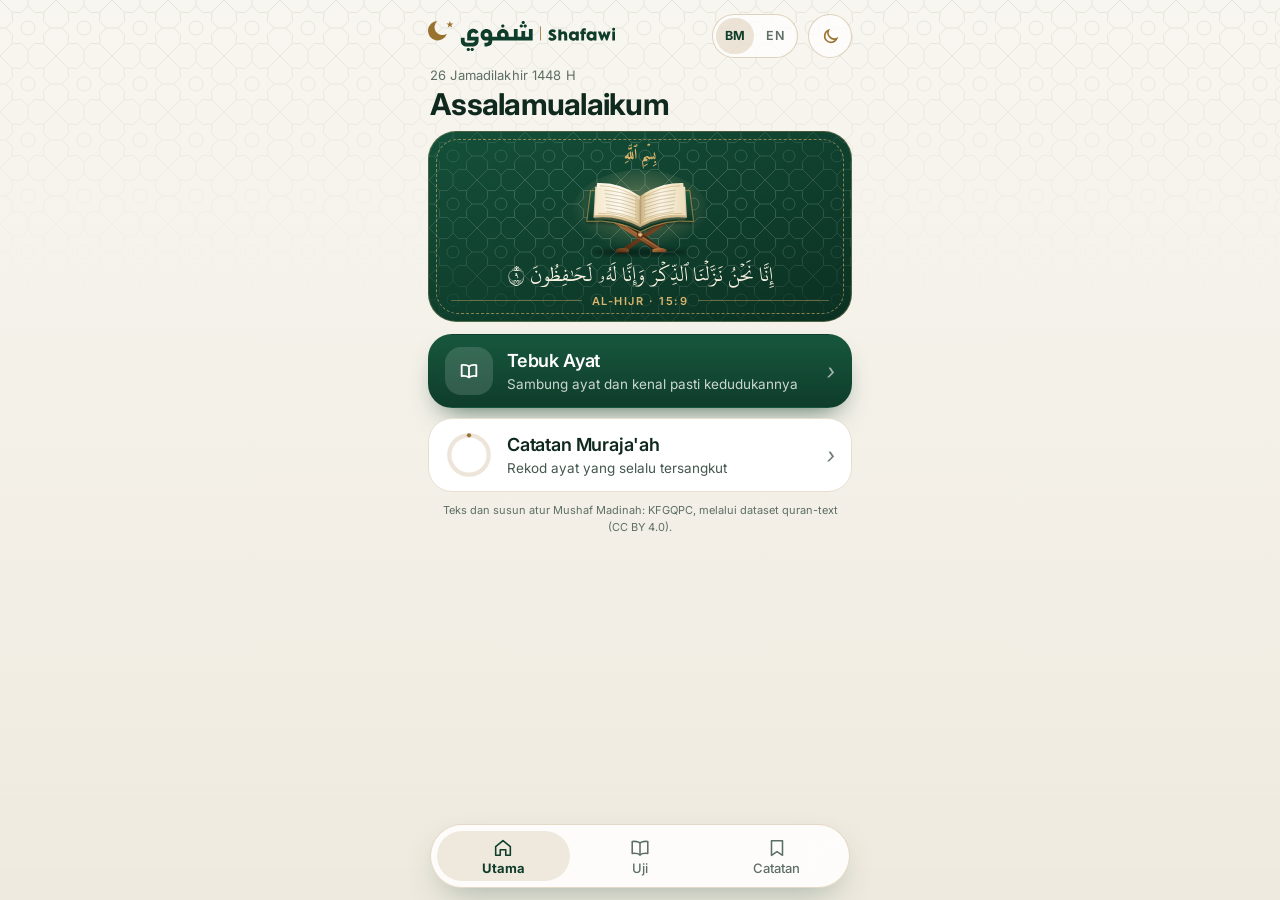
==== index.html @ 7736e942 "Splash: buang jalur berpusing, ikon terus melantun (1.1 saat) Co-Authored-By: Claude Opus 5.5 <norep" ====
<!doctype html>
<html lang="ms">
<head>
<meta charset="utf-8">
<meta name="viewport" content="width=device-width,initial-scale=1,viewport-fit=cover">
<title>Shafawi</title>
<meta name="description" content="Uji hafazan Quran sendiri: tebuk ayat, kenal pasti kedudukan ayat dalam Mushaf Madinah, dan Catatan Muraja'ah untuk ayat lemah.">
<meta name="theme-color" content="#f8f6f0" media="(prefers-color-scheme: light)">
<meta name="theme-color" content="#0a1712" media="(prefers-color-scheme: dark)">
<meta name="apple-mobile-web-app-capable" content="yes">
<meta name="mobile-web-app-capable" content="yes">
<meta name="apple-mobile-web-app-status-bar-style" content="default">
<meta name="apple-mobile-web-app-title" content="Shafawi">
<meta property="og:type" content="website">
<meta property="og:site_name" content="Shafawi">
<meta property="og:title" content="Shafawi: Say it. Prove it. Keep it.">
<meta property="og:description" content="Uji hafazan Al-Quran anda: sambung ayat, kenal pasti surah dan kedudukannya di muka surat.">
<meta property="og:url" content="https://zulfikarair5-ops.github.io/Shafawi/">
<meta property="og:image" content="https://zulfikarair5-ops.github.io/Shafawi/icons/og-banner-cerah.jpg?v=2">
<meta property="og:image:type" content="image/jpeg">
<meta property="og:image:width" content="1200">
<meta property="og:image:height" content="630">
<meta property="og:image:alt" content="Shafawi, app uji hafazan Al-Quran">
<meta name="twitter:card" content="summary_large_image">
<meta name="twitter:title" content="Shafawi: Say it. Prove it. Keep it.">
<meta name="twitter:image" content="https://zulfikarair5-ops.github.io/Shafawi/icons/og-banner-cerah.jpg?v=2">
<link rel="manifest" href="manifest.webmanifest">
<link rel="icon" href="icons/icon.svg?v=2" type="image/svg+xml">
<link rel="apple-touch-icon" href="icons/apple-touch-icon.png?v=2">
<link rel="apple-touch-startup-image" media="(device-width: 393px) and (device-height: 852px) and (-webkit-device-pixel-ratio: 3) and (prefers-color-scheme: light)" href="icons/splash-1179x2556.png">
<link rel="apple-touch-startup-image" media="(device-width: 393px) and (device-height: 852px) and (-webkit-device-pixel-ratio: 3) and (prefers-color-scheme: dark)" href="icons/splash-1179x2556-gelap.png">
<link rel="apple-touch-startup-image" media="(device-width: 430px) and (device-height: 932px) and (-webkit-device-pixel-ratio: 3) and (prefers-color-scheme: light)" href="icons/splash-1290x2796.png">
<link rel="apple-touch-startup-image" media="(device-width: 430px) and (device-height: 932px) and (-webkit-device-pixel-ratio: 3) and (prefers-color-scheme: dark)" href="icons/splash-1290x2796-gelap.png">
<link rel="preload" href="data/quran.json" as="fetch" crossorigin>
<link rel="preload" href="data/hafs.ttf" as="font" type="font/ttf" crossorigin>
<link rel="preconnect" href="https://fonts.googleapis.com">
<link rel="preconnect" href="https://fonts.gstatic.com" crossorigin>
<link href="https://fonts.googleapis.com/css2?family=Inter:wght@400;500;600;700&family=Amiri:wght@400;700&display=swap" rel="stylesheet">
<link rel="stylesheet" href="styles.css">
</head>
<body>
<div id="splash" aria-hidden="true"><div class="sp-wrap"><div class="sp-icon"><svg xmlns="http://www.w3.org/2000/svg" viewBox="0 0 1024 1024" aria-hidden="true"><defs><linearGradient id="spg" x1="0" y1="0" x2="1024" y2="1024" gradientUnits="userSpaceOnUse"><stop offset="0" stop-color="#FFFBF1"/><stop offset="1" stop-color="#EFE5CE"/></linearGradient></defs><rect class="sp-bg" width="1024" height="1024" fill="url(#spg)"/><g class="sp-kh" transform="translate(480.00,640.00) rotate(-45) scale(0.46886)"><g class="sp-l1"><path d="M337 0H1242V-180H1103V-263C1103 -461 963 -566 813 -566C661 -566 526 -437 526 -273C526 -242 532 -211 545 -180H366C276 -180 236 -234 236 -288C236 -344 277 -400 360 -401V-566C144 -565 50 -422 50 -280C50 -139 142 0 337 0ZM712 -271C712 -343 765 -380 818 -380C868 -380 917 -346 917 -283V-180H804C741 -180 712 -224 712 -271ZM728 -713C728 -670 764 -636 813 -636C862 -636 898 -670 898 -713C898 -756 862 -790 813 -790C764 -790 728 -756 728 -713ZM1222 0H2292V-566H2106V-180H1920V-466H1734V-180H1548V-566H1362V-180H1222ZM1643 -713C1643 -670 1679 -636 1728 -636C1777 -636 1813 -670 1813 -713C1813 -756 1777 -790 1728 -790C1679 -790 1643 -756 1643 -713ZM1739 -887C1739 -844 1775 -810 1824 -810C1873 -810 1909 -844 1909 -887C1909 -930 1873 -964 1824 -964C1775 -964 1739 -930 1739 -887ZM1835 -713C1835 -670 1871 -636 1920 -636C1969 -636 2005 -670 2005 -713C2005 -756 1969 -790 1920 -790C1871 -790 1835 -756 1835 -713Z" transform="translate(-1171.00,0)" fill="#0F3D2B"/></g><g class="sp-l2"><path d="M364 298H627C822 298 927 181 927 0V-1V-180H550V-268C550 -351 606 -396 665 -396C709 -396 754 -371 780 -320L927 -402C876 -523 766 -582 656 -582C510 -582 364 -476 364 -273V0H741C741 63 702 112 613 112H364C275 112 236 62 236 14V-128H50L51 23C52 182 154 298 364 298ZM333 446C333 489 369 523 418 523C467 523 503 489 503 446C503 403 467 369 418 369C369 369 333 403 333 446ZM525 446C525 489 561 523 610 523C659 523 695 489 695 446C695 403 659 369 610 369C561 369 525 403 525 446ZM1220 113 1221 299C1541 299 1604 185 1604 0V-273C1604 -461 1464 -566 1314 -566C1162 -566 1027 -437 1027 -273C1027 -147 1099 0 1277 0H1418C1418 86 1391 113 1220 113ZM1213 -271C1213 -343 1266 -380 1319 -380C1369 -380 1418 -346 1418 -283V-180H1305C1242 -180 1213 -224 1213 -271Z" transform="translate(-918.00,673.00)" fill="#0F3D2B"/></g></g><g class="sp-ms"><path class="sp-moon" d="M171.74,93.93 A81.07,81.07 0 1 0 252.18,199.51 A66.47,66.47 0 0 1 171.74,93.93 Z" fill="#9A7230"/><polygon class="sp-star" points="277.33,93.01 284.56,113.79 306.55,114.24 289.02,127.53 295.39,148.59 277.33,136.02 259.28,148.59 265.65,127.53 248.12,114.24 270.11,113.79" fill="#9A7230"/></g></svg></div></div></div>
<div class="app">
  <header>
    <button class="brand" id="brand" aria-label="Shafawi, ke Home" data-ta="brandAria">
      <svg class="logo" role="img" aria-label="Shafawi شفوي" xmlns="http://www.w3.org/2000/svg" viewBox="364 364 9290.7 1487.0">
  
  
  <g transform="translate(364.0,364.0)"><g transform="translate(0,964)">
  <g class="mk" fill="currentColor"><path d="M460.70,-958.83 A479.60,479.60 0 1 0 936.63,-334.18 A393.27,393.27 0 0 1 460.70,-958.83 Z"/><polygon points="1085.34,-964.48 1128.08,-841.53 1258.21,-838.88 1154.49,-760.24 1192.18,-635.66 1085.34,-710.00 978.50,-635.66 1016.19,-760.24 912.47,-838.88 1042.60,-841.53"/></g>
  <path d="M364 298H627C822 298 927 181 927 0V-1V-180H550V-268C550 -351 606 -396 665 -396C709 -396 754 -371 780 -320L927 -402C876 -523 766 -582 656 -582C510 -582 364 -476 364 -273V0H741C741 63 702 112 613 112H364C275 112 236 62 236 14V-128H50L51 23C52 182 154 298 364 298ZM333 446C333 489 369 523 418 523C467 523 503 489 503 446C503 403 467 369 418 369C369 369 333 403 333 446ZM525 446C525 489 561 523 610 523C659 523 695 489 695 446C695 403 659 369 610 369C561 369 525 403 525 446ZM1220 113 1221 299C1541 299 1604 185 1604 0H1741V-180H1604V-273C1604 -461 1464 -566 1314 -566C1162 -566 1027 -437 1027 -273C1027 -147 1099 0 1277 0H1418C1418 86 1391 113 1220 113ZM1213 -271C1213 -343 1266 -380 1319 -380C1369 -380 1418 -346 1418 -283V-180H1305C1242 -180 1213 -224 1213 -271ZM1721 0H2558V-180H2418V-263C2418 -461 2278 -566 2128 -566C1976 -566 1841 -437 1841 -273C1841 -242 1847 -211 1860 -180H1721ZM2027 -271C2027 -343 2080 -380 2133 -380C2183 -380 2232 -346 2232 -283V-180H2119C2056 -180 2027 -224 2027 -271ZM2043 -713C2043 -670 2079 -636 2128 -636C2177 -636 2213 -670 2213 -713C2213 -756 2177 -790 2128 -790C2079 -790 2043 -756 2043 -713ZM2538 0H3608V-566H3422V-180H3236V-466H3050V-180H2864V-566H2678V-180H2538ZM2959 -713C2959 -670 2995 -636 3044 -636C3093 -636 3129 -670 3129 -713C3129 -756 3093 -790 3044 -790C2995 -790 2959 -756 2959 -713ZM3055 -887C3055 -844 3091 -810 3140 -810C3189 -810 3225 -844 3225 -887C3225 -930 3189 -964 3140 -964C3091 -964 3055 -930 3055 -887ZM3151 -713C3151 -670 3187 -636 3236 -636C3285 -636 3321 -670 3321 -713C3321 -756 3285 -790 3236 -790C3187 -790 3151 -756 3151 -713Z" transform="translate(1580.1,0)" fill="currentColor"/>
  <rect class="mk" x="5552.1" y="-700.0" width="40.0" height="700.0" fill="currentColor"/>
  <path d="M296 15C438 15 565 -68 565 -204C565 -308 492 -377 380 -425C304 -455 253 -466 253 -499C253 -523 281 -543 319 -543C353 -543 409 -526 429 -489L538 -593C512 -663 426 -715 317 -715C183 -715 67 -627 67 -505C67 -398 143 -338 233 -299C303 -268 375 -237 375 -200C375 -170 336 -156 296 -156C236 -156 182 -183 152 -227L38 -115C74 -36 180 15 296 15ZM683 0H873V-304C873 -367 907 -412 969 -412C1026 -412 1058 -380 1058 -304V0H1249V-304C1249 -530 1144 -581 1038 -581C971 -581 915 -558 873 -520V-700H683ZM1626 15C1702 15 1761 -13 1803 -62V0H1985V-566H1803V-505C1760 -555 1700 -582 1626 -582C1463 -582 1348 -450 1348 -283C1348 -123 1458 15 1626 15ZM1535 -284C1535 -354 1592 -412 1668 -412C1738 -412 1797 -363 1797 -284C1797 -208 1742 -155 1667 -155C1587 -155 1535 -217 1535 -284ZM2142 0H2321V-407H2435V-566H2321V-583C2321 -598 2330 -635 2379 -635C2396 -635 2416 -630 2435 -623V-762C2402 -774 2350 -781 2315 -781C2198 -781 2142 -689 2142 -583V-566H2075V-407H2142ZM2749 15C2825 15 2884 -13 2926 -62V0H3108V-566H2926V-505C2883 -555 2823 -582 2749 -582C2586 -582 2471 -450 2471 -283C2471 -123 2581 15 2749 15ZM2658 -284C2658 -354 2715 -412 2791 -412C2861 -412 2920 -363 2920 -284C2920 -208 2865 -155 2790 -155C2710 -155 2658 -217 2658 -284ZM3399 0H3489L3602 -275L3720 0H3811L4013 -566H3810L3738 -307L3631 -565H3579L3471 -307L3399 -566H3196ZM4112 0H4302V-566H4112ZM4101 -714C4101 -661 4147 -618 4207 -618C4268 -618 4313 -661 4313 -714C4313 -766 4268 -809 4207 -809C4147 -809 4101 -766 4101 -714Z" transform="translate(5926.5,0) scale(0.78)" fill="currentColor"/></g></g>
</svg>
    </button>
    <div class="langsw" role="group" aria-label="Bahasa" data-ta="langAria"><button data-lang="ms" lang="ms" aria-pressed="true">BM</button><button data-lang="en" lang="en" aria-pressed="false">EN</button></div>
    <button class="iconbtn" id="theme" aria-label="Tukar mod gelap"></button>
  </header>
  <main id="view"><div class="loading" data-t="loading">Memuatkan mushaf…</div></main>
  <footer><nav class="tabs" id="tabs" aria-label="Navigasi utama" data-ta="navAria">
    <button class="tab" id="home" data-tab-go="home"><svg viewBox="0 0 24 24" fill="none" stroke="currentColor" stroke-width="1.7" stroke-linejoin="round" aria-hidden="true"><path d="M4 10.5L12 4l8 6.5V20h-5v-6H9v6H4z"/></svg><span data-t="tabHome">Utama</span></button>
    <button class="tab" data-tab-go="uji"><svg viewBox="0 0 24 24" fill="none" stroke="currentColor" stroke-width="1.7" stroke-linecap="round" stroke-linejoin="round" aria-hidden="true"><path d="M12 6.5C10 5 7 4.5 3.5 5v13c3.5-.5 6.5 0 8.5 1.5 2-1.5 5-2 8.5-1.5V5C17 4.5 14 5 12 6.5z"/><path d="M12 6.5v13"/></svg><span data-t="tabUji">Uji</span></button>
    <button class="tab" data-tab-go="library"><svg viewBox="0 0 24 24" fill="none" stroke="currentColor" stroke-width="1.7" stroke-linecap="round" stroke-linejoin="round" aria-hidden="true"><path d="M6 4h12v16l-6-4-6 4z"/></svg><span data-t="tabLib">Catatan</span></button>
  </nav></footer>
</div>
<script src="app.js"></script>
</body>
</html>
---- styles.css ----
/* Shafawi: deep green + gold, khatam (8-point star) motifs. Quran text uses KFGQPC HAFS Uthmanic Script. */
@font-face{font-family:"Hafs";src:url(data/hafs.ttf) format("truetype");font-display:block}
:root{color-scheme:light dark;
/* Mod gelap: Emerald Noir (hijau zamrud hampir hitam + emas). Mod cerah: putih hangat, taupe, coklat gelap. */
--bg1:light-dark(#f8f6f0,#0a1712);--bg2:light-dark(#efeadf,#08130e);
--surf:light-dark(#ffffff,#10241b);--surf2:light-dark(#f6f2e9,#142c21);
--ink:light-dark(#10291e,#f2ede1);--muted:light-dark(#5d6f64,#9db0a5);
--pri:light-dark(#0f3d2b,#c9a25a);--pri2:light-dark(#0a2c1f,#b48d47);--on:#fff;
--btn:light-dark(#0f3d2b,#c9a25a);--btn2:light-dark(#17573d,#d4b06a);--onbtn:light-dark(#ffffff,#0a1712);
--panel:light-dark(#0f3d2b,#143526);--panel2:light-dark(#17573d,#1a4030);
--gold:light-dark(#9a7230,#c9a25a);--gold2:light-dark(#f3ead6,#1f2d1f);
--line:light-dark(#e6dfd0,#1c3328);--soft:light-dark(#ece6d8,#173126);
--taupe:light-dark(#0f3d2b,#2a4a3a);
--hero1:light-dark(#14503a,#173a2a);--hero2:light-dark(#0b3022,#0e251b);--heroink:light-dark(#f8f2e2,#f6f1e4);--heromut:light-dark(#cbdccf,#a9bfb1);--heroacc:light-dark(#d9b56c,#c9a25a);--herorule:light-dark(rgba(217,181,108,.6),rgba(201,162,90,.32));--cover:light-dark(#0f3d2b,#0a2c1f);
--hl:light-dark(#f4e7c6,#5c4c17);--bad:light-dark(#b0412b,#ff8f75);--good:light-dark(#1f6b48,#6fd3a0);
--paper:light-dark(#fffdf9,#0f2019);--pink:light-dark(#1f1a17,#ebefe9);--hltext:light-dark(#8a6224,#e7c47a);
--sh:light-dark(0 1px 2px rgba(15,61,43,.06),0 0 #0000);--sh2:light-dark(0 12px 30px -14px rgba(15,61,43,.35),0 12px 30px -12px rgba(0,0,0,.6));
--sans:-apple-system,BlinkMacSystemFont,"SF Pro Text","SF Pro Display",Inter,"Helvetica Neue",Arial,sans-serif;--serif:var(--sans);
--wood1:#7b4d2a;--wood2:#a9703f;--wood3:#d9a66d}
*{box-sizing:border-box;min-width:0;-webkit-tap-highlight-color:transparent}
html{background:var(--bg2)}
body{margin:0;min-height:100svh;background:linear-gradient(180deg,var(--bg1) 0%,var(--bg2) 100%);color:var(--ink);font:16px/1.5 var(--sans);overflow-x:clip}
body::before{content:"";position:fixed;inset:0 0 auto 0;height:300px;pointer-events:none;background:url("data:image/svg+xml,%3Csvg xmlns='http://www.w3.org/2000/svg' width='56' height='56' viewBox='0 0 40 40'%3E%3Cg fill='none' stroke='%23b88b3a' stroke-width='.6'%3E%3Cpolygon points='20,4 24.6,8.9 31.3,8.7 31.1,15.4 36,20 31.1,24.6 31.3,31.3 24.6,31.1 20,36 15.4,31.1 8.7,31.3 8.9,24.6 4,20 8.9,15.4 8.7,8.7 15.4,8.9'/%3E%3Cpath d='M20 4V0M20 36v4M4 20H0M36 20h4M8.7 8.7L0 0M31.3 8.7L40 0M8.7 31.3L0 40M31.3 31.3L40 40'/%3E%3Ccircle cx='20' cy='20' r='5'/%3E%3C/g%3E%3C/svg%3E");opacity:.16;-webkit-mask-image:linear-gradient(#000,transparent);mask-image:linear-gradient(#000,transparent)}
button,select,input{font:inherit;color:inherit}
.app{position:relative;max-width:460px;margin:0 auto;min-height:100svh;display:flex;flex-direction:column;padding-left:max(18px,env(safe-area-inset-left,0px));padding-right:max(18px,env(safe-area-inset-right,0px))}
header{display:flex;align-items:center;gap:10px;padding:calc(env(safe-area-inset-top,0px) + 14px) 0 12px}
.brand{display:flex;align-items:center;gap:10px;background:none;border:0;padding:0;cursor:pointer;text-align:left}
.brand .logo{width:auto;height:30px;color:var(--pri);flex:none;display:block}
.brand .logo .mk{color:var(--gold)}
.iconbtn{margin-left:auto;width:44px;height:44px;border-radius:50%;border:1px solid color-mix(in srgb,var(--gold) 30%,transparent);background:color-mix(in srgb,var(--surf) 70%,transparent);color:var(--gold);display:grid;place-items:center;cursor:pointer;box-shadow:var(--sh)}
.iconbtn svg{width:19px;height:19px}
/* Pilihan bahasa BM / EN */
.langsw{margin-left:auto;display:flex;gap:2px;padding:3px;height:44px;border-radius:22px;border:1px solid color-mix(in srgb,var(--gold) 30%,transparent);background:color-mix(in srgb,var(--surf) 70%,transparent);box-shadow:var(--sh)}
.langsw button{min-width:38px;padding:0 8px;border:0;border-radius:19px;background:transparent;color:var(--muted);font:600 12.5px/1 var(--sans);letter-spacing:.04em;cursor:pointer;transition:background .2s,color .2s}
.langsw button[aria-pressed=true]{background:color-mix(in srgb,var(--gold) 18%,transparent);color:var(--pri);font-weight:700}
.langsw+.iconbtn{margin-left:0}
main{flex:1;padding-bottom:calc(env(safe-area-inset-bottom,0px) + 112px)}
footer{position:fixed;left:0;right:0;bottom:0;padding:0 max(18px,env(safe-area-inset-left,0px)) calc(env(safe-area-inset-bottom,0px) + 12px);display:flex;justify-content:center;pointer-events:none;z-index:5}
footer::before{content:"";position:absolute;inset:-28px 0 0 0;background:linear-gradient(transparent,var(--bg2) 70%);z-index:-1}
.tabs{pointer-events:auto;width:100%;max-width:420px;height:64px;padding:6px;border-radius:32px;display:grid;grid-template-columns:repeat(3,1fr);gap:4px;background:color-mix(in srgb,var(--surf) 86%,transparent);border:1px solid color-mix(in srgb,var(--gold) 26%,transparent);box-shadow:0 14px 34px -12px light-dark(rgba(15,61,43,.35),rgba(0,0,0,.6));backdrop-filter:blur(16px) saturate(1.4);-webkit-backdrop-filter:blur(16px) saturate(1.4)}
.tab{display:flex;flex-direction:column;align-items:center;justify-content:center;gap:2px;border:0;border-radius:26px;background:transparent;color:var(--muted);font:500 13px/1.1 var(--sans);cursor:pointer;transition:background .2s,color .2s}
.tab svg{width:22px;height:22px}
.tab[aria-current=page]{background:color-mix(in srgb,var(--gold) 15%,transparent);color:var(--pri);font-weight:700}
h1{font:700 30px/1.1 var(--serif);letter-spacing:-.025em;margin:4px 0 4px}
.sub{color:var(--muted);margin:0 0 16px;font-size:15px}
.top{display:flex;align-items:center;justify-content:space-between;gap:10px}
.orn{display:flex;align-items:center;gap:8px;color:var(--gold);margin:2px 0 14px}
.orn::before,.orn::after{content:"";height:1px;flex:1;background:linear-gradient(90deg,transparent,color-mix(in srgb,var(--gold) 60%,transparent))}
.orn::after{transform:scaleX(-1)}
.orn i{width:9px;height:9px;background:currentColor;clip-path:polygon(50% 0,64.6% 14.6%,85.4% 14.6%,85.4% 35.4%,100% 50%,85.4% 64.6%,85.4% 85.4%,64.6% 85.4%,50% 100%,35.4% 85.4%,14.6% 85.4%,14.6% 64.6%,0 50%,14.6% 35.4%,14.6% 14.6%,35.4% 14.6%)}
.link{background:none;border:0;padding:10px 0;color:var(--muted);font-weight:500;cursor:pointer;font-size:15px}
.btn{display:flex;align-items:center;justify-content:center;gap:8px;width:100%;min-height:56px;border-radius:28px;border:0;background:linear-gradient(180deg,var(--btn2),var(--btn));color:var(--onbtn);font-weight:600;font-size:16.5px;cursor:pointer;box-shadow:inset 0 1px 0 rgba(255,255,255,.18),0 10px 26px -12px color-mix(in srgb,var(--btn) 70%,transparent);transition:transform .12s}
.btn:active{transform:scale(.985)}
.btn.ghost{background:transparent;color:var(--ink);border:1px solid color-mix(in srgb,var(--ink) 14%,transparent);box-shadow:none;font-weight:500}
.btn.small{min-height:46px;font-size:14.5px;width:auto;padding:0 16px;border-radius:23px}
.btn:disabled{opacity:.45;cursor:default}
.row{display:flex;gap:10px}.row>*{flex:1}
.quran{font-family:Hafs,serif;direction:rtl;text-align:center;font-size:27px;line-height:2.15;color:var(--ink)}
.am{white-space:nowrap}
.star{--c:var(--pri);font-style:normal;display:grid;place-items:center;flex:none;width:44px;height:44px;background:var(--c);color:var(--onbtn);font-weight:800;font-size:15px;clip-path:polygon(50% 0,64.6% 14.6%,85.4% 14.6%,85.4% 35.4%,100% 50%,85.4% 64.6%,85.4% 85.4%,64.6% 85.4%,50% 100%,35.4% 85.4%,14.6% 85.4%,14.6% 64.6%,0 50%,14.6% 35.4%,14.6% 14.6%,35.4% 14.6%)}
.star svg{width:20px;height:20px}
.star.gold{--c:var(--gold2);color:var(--gold)}
/* Home */
.hero{position:relative;border-radius:28px;overflow:hidden;background:linear-gradient(160deg,var(--hero1),var(--hero2));color:var(--heroink);padding:16px 18px 20px;box-shadow:var(--sh2);border:1px solid color-mix(in srgb,var(--heroacc) 30%,transparent)}
.hero::after{content:"";position:absolute;inset:7px;border:1.5px dashed var(--herorule);border-radius:22px;pointer-events:none}
.hero::before{content:"";position:absolute;inset:0;background:url("data:image/svg+xml,%3Csvg xmlns='http://www.w3.org/2000/svg' width='48' height='48' viewBox='0 0 40 40'%3E%3Cg fill='none' stroke='%23e8c98a' stroke-width='.7'%3E%3Cpolygon points='20,4 24.6,8.9 31.3,8.7 31.1,15.4 36,20 31.1,24.6 31.3,31.3 24.6,31.1 20,36 15.4,31.1 8.7,31.3 8.9,24.6 4,20 8.9,15.4 8.7,8.7 15.4,8.9'/%3E%3Cpath d='M20 4V0M20 36v4M4 20H0M36 20h4M8.7 8.7L0 0M31.3 8.7L40 0M8.7 31.3L0 40M31.3 31.3L40 40'/%3E%3Ccircle cx='20' cy='20' r='5'/%3E%3C/g%3E%3C/svg%3E");opacity:.13;-webkit-mask-image:radial-gradient(90% 80% at 50% 40%,#000 30%,transparent);mask-image:radial-gradient(90% 80% at 50% 40%,#000 30%,transparent)}
.hero>*{position:relative}
.hero .date{display:flex;justify-content:center;align-items:center;font-size:13px;font-weight:500;color:var(--heromut);padding:0 4px}
.hero .date span:last-child{font:700 18px Amiri,serif;color:var(--heroacc)}
.hero .ill{display:block;width:72%;margin:2px auto 0;aspect-ratio:300/190}
.hero .quran{color:var(--heroink);font-size:clamp(21px,6.1vw,26px);line-height:1.9;margin-top:2px}
.hero .cap{display:flex;align-items:center;gap:10px;font-size:12px;color:var(--heroacc);font-weight:600;letter-spacing:.14em;text-transform:uppercase;padding:0 6px}
.hero .cap::before,.hero .cap::after{content:"";flex:1;height:1px;background:color-mix(in srgb,var(--heroacc) 40%,transparent)}
.actions{display:grid;gap:12px;margin-top:16px}
.tile{display:flex;align-items:center;gap:14px;width:100%;text-align:left;padding:16px 18px;border-radius:24px;border:1px solid var(--line);background:var(--surf);cursor:pointer;box-shadow:var(--sh);color:var(--ink)}
.tile.main{background:linear-gradient(180deg,var(--btn2),var(--btn));color:var(--onbtn);border-color:transparent;box-shadow:0 14px 28px -14px color-mix(in srgb,var(--btn) 80%,transparent)}
.tile.main .star{--c:color-mix(in srgb,var(--onbtn) 14%,transparent);color:var(--onbtn)}
.tile .star{border-radius:16px;clip-path:none;width:48px;height:48px}
.tile .star.gold{--c:color-mix(in srgb,var(--gold) 14%,transparent)}
.tile .star svg{width:22px;height:22px}
.tile b{display:block;font-size:18px;font-weight:600;letter-spacing:-.01em}
.tile span{display:block;font-size:13.5px;opacity:.78}
.tile .go{margin-left:auto;opacity:.6;font-size:22px}
.stats{display:grid;grid-template-columns:1fr 1fr;gap:12px;margin-top:12px}
.stat{background:var(--surf);border:1px solid var(--line);border-radius:22px;padding:14px 18px;box-shadow:var(--sh);color:var(--ink)}
.stat b{display:block;font:700 28px/1.15 var(--serif);letter-spacing:-.02em;color:var(--gold);font-variant-numeric:lining-nums tabular-nums}
.stat span{font-size:13px;color:var(--muted)}
/* forms */
.panel{background:var(--surf);border:1px solid var(--line);border-radius:22px;padding:6px 16px 18px;box-shadow:var(--sh)}
label.f{display:block;font-weight:700;font-size:14px;margin:14px 0 6px;color:var(--muted)}
select,input[type=text],input[type=number]{width:100%;height:50px;border-radius:14px;border:1px solid var(--line);background:var(--surf2);padding:0 14px;font-size:16px;appearance:none;-webkit-appearance:none}
select:focus,input:focus{outline:2px solid color-mix(in srgb,var(--pri) 50%,transparent);outline-offset:1px}
select{background-image:linear-gradient(45deg,transparent 50%,var(--muted) 50%),linear-gradient(135deg,var(--muted) 50%,transparent 50%);background-position:calc(100% - 20px) 22px,calc(100% - 14px) 22px;background-size:6px 6px;background-repeat:no-repeat;padding-right:36px}
.modes{display:grid;gap:8px}
.mode{display:flex;align-items:center;gap:12px;padding:9px 14px 9px 10px;border-radius:20px;color:var(--ink);border:1px solid var(--line);background:var(--surf);cursor:pointer;text-align:left;width:100%;box-shadow:var(--sh)}
.mode .star{width:38px;height:38px;--c:var(--soft);color:var(--pri);font-size:14px}
.mode[aria-pressed=true]{border-color:var(--gold);box-shadow:0 0 0 1px var(--gold),var(--sh)}
.mode[aria-pressed=true] .star{--c:var(--btn);color:var(--onbtn)}
.mode b{display:block;font-size:16px}.mode span{font-size:13px;color:var(--muted)}
.mode .tick{margin-left:auto;width:22px;height:22px;border-radius:50%;border:1.5px solid var(--line);flex:none}
.mode[aria-pressed=true] .tick{border:6px solid var(--gold)}
.opts{margin-top:2px}
/* question */
.qhead{display:flex;align-items:center;justify-content:space-between;gap:10px}
.chip{display:inline-block;font-size:12.5px;font-weight:700;color:var(--pri);background:var(--soft);border-radius:10px;padding:4px 10px;white-space:nowrap}
.chip.g{color:var(--gold);background:var(--gold2)}
.qcard{position:relative;background:var(--paper);border:1px solid color-mix(in srgb,var(--gold) 55%,transparent);border-radius:28px;padding:22px 18px;margin:12px 0;box-shadow:var(--sh2)}
.qcard::before{content:"";position:absolute;inset:6px;border:1px solid color-mix(in srgb,var(--gold) 25%,transparent);border-radius:22px;pointer-events:none}
.qcard .corner{position:absolute;width:14px;height:14px;background:var(--gold);opacity:.7;clip-path:polygon(50% 0,64.6% 14.6%,85.4% 14.6%,85.4% 35.4%,100% 50%,85.4% 64.6%,85.4% 85.4%,64.6% 85.4%,50% 100%,35.4% 85.4%,14.6% 85.4%,14.6% 64.6%,0 50%,14.6% 35.4%,14.6% 14.6%,35.4% 14.6%)}
.extra{border-radius:22px;padding:10px 18px;margin:10px 0;background:color-mix(in srgb,var(--surf) 50%,transparent);border:1px dashed color-mix(in srgb,var(--gold) 45%,transparent)}
.extra .quran{font-size:23px;line-height:2}
.extra small{display:block;font-size:11.5px;color:var(--gold);font-weight:600;letter-spacing:.12em;text-transform:uppercase}
.qtools{display:flex;gap:8px;justify-content:center;margin:6px 0 16px}
.qtools .btn{flex:1}
/* guess */
.book{position:relative;display:grid;grid-template-columns:1fr 1fr;margin:16px 4px 8px;padding:8px;border-radius:18px;background:linear-gradient(180deg,var(--panel2),var(--panel));box-shadow:var(--sh2)}
.book::after{content:"";position:absolute;left:50%;top:8px;bottom:8px;width:14px;transform:translateX(-50%);background:linear-gradient(90deg,transparent,rgba(0,0,0,.16),transparent);pointer-events:none}
.pg{position:relative;aspect-ratio:.68;background:var(--paper);display:grid;grid-template-rows:1fr 1fr;overflow:hidden;padding:7px}
.pg.l{border-radius:10px 2px 2px 10px}.pg.r{border-radius:2px 10px 10px 2px}
.pg::before{content:"";position:absolute;inset:5px;border:1.5px solid color-mix(in srgb,var(--gold) 55%,transparent);border-radius:6px;pointer-events:none}
.zone{position:relative;border:0;background:transparent;cursor:pointer;display:grid;place-items:center;font-weight:700;font-size:13px;color:var(--muted);border-radius:4px}
.zone:first-child{border-bottom:1.5px dashed color-mix(in srgb,var(--gold) 50%,transparent)}
.zone .rules{position:absolute;inset:8px 8px;background:repeating-linear-gradient(to bottom,transparent 0 calc(100%/7.5 - 1px),var(--line) calc(100%/7.5 - 1px) calc(100%/7.5))}
.zone span{position:relative;background:var(--paper);padding:3px 10px;border-radius:9px}
.zone[aria-pressed=true]{background:color-mix(in srgb,var(--pri) 18%,transparent)}
.zone[aria-pressed=true] span{background:var(--btn);color:var(--onbtn)}
.side{display:grid;grid-template-columns:1fr 1fr;text-align:center;font-size:13px;color:var(--muted);font-weight:700;margin-bottom:16px}
/* result */
.verdict{display:flex;align-items:center;gap:12px;border-radius:22px;padding:12px 14px;margin:4px 0 14px;background:var(--surf);border:1px solid var(--line);box-shadow:var(--sh)}
.verdict b{font-size:19px;display:block;letter-spacing:-.01em}
.verdict.ok b{color:var(--good)}.verdict.no b{color:var(--bad)}
.verdict.no .star{--c:color-mix(in srgb,var(--bad) 16%,var(--surf));color:var(--bad)}
.verdict.ok .star{--c:var(--btn);color:var(--onbtn)}
.verdict p{margin:1px 0 0;font-size:14px;color:var(--muted)}
.mushaf{background:var(--paper);border-radius:10px;padding:12px 12px 6px;border:1px solid color-mix(in srgb,var(--gold) 60%,transparent);box-shadow:inset 0 0 0 4px var(--paper),inset 0 0 0 5px color-mix(in srgb,var(--gold) 40%,transparent),var(--sh2)}
.lines{direction:rtl;font-family:Hafs,serif;color:var(--pink);font-size:var(--fs,18px)}
.ln{height:calc(var(--fs,18px)*1.95);display:flex;justify-content:space-between;align-items:center;white-space:nowrap}
.ln.c{justify-content:center;gap:.25em}
.ln.measure{justify-content:flex-start;gap:.2em;width:max-content}
.ln span.h{color:var(--hltext)}
.sh{position:relative;height:calc(var(--fs,18px)*1.95);display:flex;align-items:center;justify-content:center;margin:1px 0;font-size:.92em;background:linear-gradient(90deg,transparent,var(--gold2) 18%,var(--gold2) 82%,transparent);border-block:1px solid color-mix(in srgb,var(--gold) 55%,transparent)}
.sh::before,.sh::after{content:"";position:absolute;top:50%;width:1.1em;height:1.1em;transform:translateY(-50%);background:var(--gold);clip-path:polygon(50% 0,64.6% 14.6%,85.4% 14.6%,85.4% 35.4%,100% 50%,85.4% 64.6%,85.4% 85.4%,64.6% 85.4%,50% 100%,35.4% 85.4%,14.6% 85.4%,14.6% 64.6%,0 50%,14.6% 35.4%,14.6% 14.6%,35.4% 14.6%)}
.sh::before{right:14%}.sh::after{left:14%}
.bs{height:calc(var(--fs,18px)*1.95);display:flex;align-items:center;justify-content:center}
.mush-wrap.short .ln{font-size:1.2em}
.mush-wrap.short .lines{display:flex;flex-direction:column;justify-content:center;min-height:calc(var(--fs,18px)*1.95*15)}
.mushaf{position:relative}
.phead{display:flex;justify-content:space-between;align-items:center;font-size:12px;color:var(--muted);font-weight:600;padding:0 2px 4px;margin-bottom:4px;border-bottom:1px solid color-mix(in srgb,var(--gold) 35%,transparent)}
.phead .ar{font:700 16px/1.2 Amiri,serif;color:var(--gold);direction:rtl}
.pfoot{display:flex;justify-content:center;font-size:12px;color:var(--muted);padding-top:5px;font-weight:700}
.pfoot span{min-width:2.4em;text-align:center;padding:1px 8px;border-radius:999px;border:1px solid color-mix(in srgb,var(--gold) 45%,transparent)}
/* Tanda muka kiri/kanan: lipatan tulang buku di tepi dalam, lapisan helaian di tepi luar */
.mushaf .spine{position:absolute;top:0;bottom:0;width:22px;pointer-events:none}
.mushaf.r .spine{left:0;border-radius:10px 0 0 10px;border-left:3px solid color-mix(in srgb,var(--gold) 85%,transparent);background:linear-gradient(90deg,light-dark(rgba(13,39,28,.2),rgba(0,0,0,.55)),transparent)}
.mushaf.l .spine{right:0;border-radius:0 10px 10px 0;border-right:3px solid color-mix(in srgb,var(--gold) 85%,transparent);background:linear-gradient(270deg,light-dark(rgba(13,39,28,.2),rgba(0,0,0,.55)),transparent)}
.mushaf .edge{position:absolute;top:8px;bottom:8px;width:6px;pointer-events:none;background:repeating-linear-gradient(90deg,color-mix(in srgb,var(--gold) 70%,transparent) 0 1px,transparent 1px 2.5px)}
.mushaf.r .edge{right:-6px;border-radius:0 3px 3px 0}
.mushaf.l .edge{left:-6px;border-radius:3px 0 0 3px}
.pnav{display:flex;gap:8px;margin:12px 0}
.pnav .btn{flex:1;font-size:14px;padding:0 10px}
/* notes */
.preview{position:relative;margin-top:12px;background:var(--paper);border:1px solid color-mix(in srgb,var(--gold) 40%,transparent);border-radius:16px;padding:6px 12px}
.preview .quran{font-size:22px;line-height:2}
.toast{position:fixed;left:50%;bottom:calc(env(safe-area-inset-bottom,0px) + 80px);transform:translateX(-50%);background:var(--ink);color:var(--bg1);padding:10px 18px;border-radius:16px;font-weight:700;font-size:14px;z-index:9;max-width:90vw;box-shadow:var(--sh2)}
.seg{display:grid;grid-template-columns:repeat(3,1fr);gap:4px;padding:4px;border-radius:22px;background:var(--surf);border:1px solid var(--line);margin:6px 0 14px}
.seg button{height:38px;border:0;border-radius:18px;background:transparent;font-weight:500;font-size:13.5px;color:var(--muted);cursor:pointer}
.seg button[aria-pressed=true]{background:var(--soft);color:var(--ink);font-weight:700;box-shadow:none}
.list{display:grid;gap:10px}
.note{background:var(--surf);border:1px solid var(--line);border-radius:20px;overflow:hidden;box-shadow:var(--sh)}
.nrow{display:flex;align-items:center;gap:12px;padding:10px 6px 10px 10px;min-height:64px}
.nrow .open{display:flex;align-items:center;gap:12px;flex:1;background:none;border:0;padding:0;text-align:left;cursor:pointer}
.nrow .star{width:40px;height:40px;font-size:13px}
.nrow .t{flex:1;min-width:0}
.nrow .t b{display:block;font-size:16px;white-space:nowrap;overflow:hidden;text-overflow:ellipsis}
.nrow .t>span{display:block;font-size:12.5px;color:var(--muted)}
.nrow .t b{white-space:normal;line-height:1.25}
/* Kategori: label kecil di penjuru kanan atas kad; kotak tanda di tengah kanan. */
.note{position:relative}
.note .kat{display:inline-flex;align-items:center;margin-top:4px;font-style:normal;font-size:10.5px;font-weight:800;letter-spacing:.06em;text-transform:uppercase;color:var(--gold);white-space:nowrap}
.note .kat::before{content:"";width:6px;height:6px;margin-right:6px;background:currentColor;clip-path:polygon(50% 0,100% 50%,50% 100%,0 50%)}
.note .nrow{padding-top:12px;padding-bottom:12px}
.nrow .t .aw{font-family:Hafs,serif;direction:rtl;text-align:left;font-size:20px;line-height:1.7;color:color-mix(in srgb,var(--ink) 82%,transparent);white-space:nowrap;overflow:hidden;text-overflow:ellipsis;margin-top:1px}
.nrow .t .cat{font-size:14px;color:var(--ink);margin-top:2px;white-space:nowrap;overflow:hidden;text-overflow:ellipsis}
.nrow .t .uc{margin-top:2px}
.nrow .star.jz{width:50px;height:50px;font-size:15px;line-height:1;display:flex;flex-direction:column;align-items:center;justify-content:center}
.nrow .star.jz small{font-size:7.5px;font-weight:700;letter-spacing:.02em;opacity:.85;margin-bottom:1px}
.ncat{margin:6px 0 8px;padding:10px 14px;border-radius:14px;background:var(--surf);border:1px solid var(--line)}
.ncat small{display:block;font-size:12px;font-weight:700;color:var(--muted);margin-bottom:2px}
.ncat span{display:block;font-family:Hafs,var(--sans);font-size:22px;line-height:1.8;font-weight:400}
.meta+#pg,.ncat+#pg{margin-top:8px}
#pg+.ndet{margin-top:12px;border:1px solid var(--line);border-radius:18px}
.nrow .w{font-family:Hafs,serif;direction:rtl;font-size:19px;max-width:38%;white-space:nowrap;overflow:hidden;text-overflow:ellipsis;color:var(--pri)}
.done .nrow .t b,.done .nrow .w{text-decoration:line-through;opacity:.5}
.done .nrow .star{--c:var(--line);color:var(--muted)}
.ck{width:44px;height:44px;display:grid;place-items:center;cursor:pointer;flex:none}
.ck input{width:24px;height:24px;accent-color:var(--pri);margin:0}
.ndet{border-top:1px solid var(--line);padding:12px 14px 14px;background:var(--surf2)}
.meta{display:flex;flex-wrap:wrap;gap:6px;margin-bottom:6px}
.ul{display:flex;align-items:flex-end;justify-content:space-between;gap:12px;margin-top:10px;flex-wrap:wrap}
.boxes{display:flex;gap:6px}
.box{width:38px;height:38px;border-radius:11px;border:1.5px solid var(--line);background:var(--surf);display:grid;place-items:center;cursor:pointer;font-weight:800;color:var(--gold);font-size:13px}
.box[aria-pressed=true]{background:var(--btn);border-color:var(--btn);color:var(--onbtn)}
.dlabel{display:flex;align-items:center;gap:8px;font-weight:700}
.dlabel input{width:22px;height:22px;accent-color:var(--pri)}
.del{background:none;border:0;color:var(--bad);font-weight:700;padding:12px 0 0;cursor:pointer}
.empty{text-align:center;padding:26px 18px;color:var(--muted);background:var(--surf);border:1px solid var(--line);border-radius:22px}
.empty .star{margin:0 auto 10px}
.empty b{display:block;color:var(--ink);font-size:17px;margin-bottom:4px}
.backup{margin-top:18px;padding:14px 16px;border:1px dashed color-mix(in srgb,var(--gold) 50%,transparent);border-radius:20px;background:color-mix(in srgb,var(--gold2) 40%,transparent)}
.backup p{margin:0 0 10px;font-size:14px;color:var(--muted)}
.loading{display:grid;place-items:center;min-height:50vh;color:var(--muted)}

.ln.q{justify-content:center}
.ln.q .in{display:inline-block;white-space:nowrap;transform-origin:center;direction:rtl;unicode-bidi:bidi-override}
.sh.q{margin:2px 0;border:0;background:none;padding:2px;box-shadow:inset 0 0 0 1.5px color-mix(in srgb,var(--gold) 80%,transparent),inset 0 0 0 4px var(--paper),inset 0 0 0 5px color-mix(in srgb,var(--gold) 45%,transparent);border-radius:3px}
.sh.q::before,.sh.q::after{content:none}
.sh.q .band{position:absolute;inset:6px;border-radius:2px;background:url("data:image/svg+xml,%3Csvg xmlns='http://www.w3.org/2000/svg' width='14' height='14' viewBox='0 0 40 40'%3E%3Cg fill='none' stroke='%23b88b3a' stroke-width='2.2'%3E%3Cpolygon points='20,4 24.6,8.9 31.3,8.7 31.1,15.4 36,20 31.1,24.6 31.3,31.3 24.6,31.1 20,36 15.4,31.1 8.7,31.3 8.9,24.6 4,20 8.9,15.4 8.7,8.7 15.4,8.9'/%3E%3Cpath d='M20 4V0M20 36v4M4 20H0M36 20h4'/%3E%3C/g%3E%3C/svg%3E") center/calc(var(--fs,18px)*.62) repeat;opacity:.55}
.sh.q .cart{position:relative;display:flex;align-items:center;justify-content:center;height:calc(var(--fs,18px)*1.35);padding:0 1.6em;background:var(--paper);border:1.5px solid color-mix(in srgb,var(--gold) 80%,transparent);border-radius:999px;box-shadow:0 0 0 3px var(--paper),0 0 0 4px color-mix(in srgb,var(--gold) 40%,transparent)}
.sh.q .cart span{font-size:.86em;line-height:1}
.sh.q .ros{position:absolute;top:50%;width:calc(var(--fs,18px)*1.05);height:calc(var(--fs,18px)*1.05);transform:translateY(-50%);background:var(--paper);clip-path:polygon(50% 0,64.6% 14.6%,85.4% 14.6%,85.4% 35.4%,100% 50%,85.4% 64.6%,85.4% 85.4%,64.6% 85.4%,50% 100%,35.4% 85.4%,14.6% 85.4%,14.6% 64.6%,0 50%,14.6% 35.4%,14.6% 14.6%,35.4% 14.6%)}
.sh.q .ros::after{content:"";position:absolute;inset:22%;background:var(--gold);clip-path:inherit}
.sh.q .ros.a{right:9%}.sh.q .ros.b{left:9%}
.bs.q{font-size:1.05em}
.pgload{display:grid;place-items:center;min-height:420px;color:var(--muted);background:var(--paper);border-radius:10px;border:1px solid var(--line)}
.credit{text-align:center;font-size:12px;color:var(--muted);margin:18px 8px 0}
@media(prefers-reduced-motion:reduce){.btn{transition:none}}

/* Kenal pasti surah */
.sopts{display:grid;gap:10px;margin-bottom:14px}
.sopt{display:flex;align-items:center;gap:12px;width:100%;text-align:left;padding:10px 14px;min-height:58px;border-radius:16px;border:1px solid var(--line);background:var(--surf);color:var(--ink);font:inherit;cursor:pointer;box-shadow:var(--sh)}
.sopt i{font-style:normal;flex:none;display:grid;place-items:center;width:34px;height:34px;font-size:13px;font-weight:800;color:var(--gold);background:var(--gold2);clip-path:polygon(50% 0,64.6% 14.6%,85.4% 14.6%,85.4% 35.4%,100% 50%,85.4% 64.6%,85.4% 85.4%,64.6% 85.4%,50% 100%,35.4% 85.4%,14.6% 85.4%,14.6% 64.6%,0 50%,14.6% 35.4%,14.6% 14.6%,35.4% 14.6%)}
.sopt>span{flex:1;display:flex;align-items:center;justify-content:space-between;gap:8px}
.sopt b{font-size:16px}
.sopt .ar{font:700 20px/1.2 Amiri,serif;color:var(--gold);direction:rtl}
.sopt.sel{border-color:var(--gold);box-shadow:0 0 0 2px color-mix(in srgb,var(--gold) 55%,transparent),var(--sh)}
.sopt.ok{border-color:var(--good);background:color-mix(in srgb,var(--good) 14%,var(--surf));box-shadow:0 0 0 2px color-mix(in srgb,var(--good) 60%,transparent)}
.sopt.no{border-color:var(--bad);background:color-mix(in srgb,var(--bad) 12%,var(--surf));box-shadow:0 0 0 2px color-mix(in srgb,var(--bad) 55%,transparent)}
.sopt.dim{opacity:.5}
.sopt:disabled{cursor:default}
.sres{margin:0 0 12px;font-weight:700;text-align:center}
.sres.ok{color:var(--good)}.sres.no{color:var(--bad)}
.mks{display:flex;gap:6px;margin-top:6px;flex-wrap:wrap}
.mk{font-size:12.5px;font-weight:700;padding:2px 9px;border-radius:9px}
.mk.ok{color:var(--good);background:color-mix(in srgb,var(--good) 15%,transparent)}
.mk.no{color:var(--bad);background:color-mix(in srgb,var(--bad) 15%,transparent)}

/* Library dan detail nota: gaya senarai berkumpulan */
.addn{align-self:flex-start;margin-top:6px;min-height:40px;padding:0 14px;border-radius:12px;font-size:14px}
.sect{font-size:13px;font-weight:800;letter-spacing:.06em;text-transform:uppercase;color:var(--muted);margin:22px 4px 8px;display:flex;justify-content:space-between}
.sect span{color:var(--gold);letter-spacing:0}
.group{background:var(--surf);border:1px solid var(--line);border-radius:18px;overflow:hidden;box-shadow:var(--sh)}
.group.pad{padding:14px}
.grow{display:flex;align-items:center;gap:12px;width:100%;padding:12px 14px;background:none;border:0;border-top:1px solid var(--line);color:var(--ink);font:inherit;text-align:left;cursor:pointer}
.group>.grow:first-child{border-top:0}
.grow:disabled{opacity:.5;cursor:default}
.grow>i{font-style:normal;flex:none;width:34px;height:34px;border-radius:10px;display:grid;place-items:center;background:var(--gold2);color:var(--gold);font-size:16px;font-weight:800}
.grow>span{flex:1;min-width:0}
.grow b{display:block;font-size:15px}
.grow small{display:block;font-size:12.5px;color:var(--muted)}
.grow>em{font-style:normal;color:var(--muted);font-size:20px}
.fine{font-size:12px;color:var(--muted);margin:8px 6px 0;line-height:1.5}
.group.pad .boxes{display:grid;grid-template-columns:repeat(5,1fr);gap:8px}
.group.pad .box{width:auto;height:44px;color:var(--muted)}
.group.pad .box[aria-pressed=true]{color:var(--onbtn)}
.grow.sw{border-top:1px solid var(--line);margin:14px -14px -14px;width:auto;padding:12px 14px}
/* Suis dan bulatan tanda */
input.tg{appearance:none;-webkit-appearance:none;flex:none;width:48px;height:28px;border-radius:999px;background:var(--line);position:relative;cursor:pointer;transition:background .2s;margin:0}
input.tg::after{content:"";position:absolute;top:3px;left:3px;width:22px;height:22px;border-radius:50%;background:#fff;box-shadow:0 1px 3px rgba(0,0,0,.3);transition:transform .2s}
input.tg:checked{background:var(--pri)}
input.tg:checked::after{transform:translateX(20px)}
input.rk{appearance:none;-webkit-appearance:none;width:26px;height:26px;border-radius:50%;border:2px solid color-mix(in srgb,var(--muted) 60%,transparent);background:transparent;cursor:pointer;margin:0;display:grid;place-items:center}
input.rk:checked{background:var(--pri);border-color:var(--pri)}
input.rk:checked::after{content:"✓";color:var(--onbtn);font-size:14px;font-weight:800;line-height:1}
.back{background:none;border:0;padding:4px 0;color:var(--gold);font:inherit;font-weight:700;font-size:15px;cursor:pointer}
.dhead{display:flex;align-items:center;gap:12px;margin:4px 0 12px}
.dhead .star.jz{width:52px;height:52px;font-size:16px;line-height:1;display:flex;flex-direction:column;align-items:center;justify-content:center}
.dhead .star.jz small{font-size:7.5px;font-weight:700;opacity:.85;margin-bottom:1px}
.katx{color:var(--gold);font-weight:700}
#pg+.sect{margin-top:18px}
.del{display:block;margin:14px auto 0;padding:10px 16px}

/* ---------- Emerald Noir: susunan baharu ---------- */
html[data-mode=light] body::before{background-image:url("data:image/svg+xml,%3Csvg xmlns='http://www.w3.org/2000/svg' width='56' height='56' viewBox='0 0 40 40'%3E%3Cg fill='none' stroke='%237f8f74' stroke-width='.6'%3E%3Cpolygon points='20,4 24.6,8.9 31.3,8.7 31.1,15.4 36,20 31.1,24.6 31.3,31.3 24.6,31.1 20,36 15.4,31.1 8.7,31.3 8.9,24.6 4,20 8.9,15.4 8.7,8.7 15.4,8.9'/%3E%3Cpath d='M20 4V0M20 36v4M4 20H0M36 20h4M8.7 8.7L0 0M31.3 8.7L40 0M8.7 31.3L0 40M31.3 31.3L40 40'/%3E%3Ccircle cx='20' cy='20' r='5'/%3E%3C/g%3E%3C/svg%3E");opacity:.2}
html[data-mode=light] .hero::before{background-image:url("data:image/svg+xml,%3Csvg xmlns='http://www.w3.org/2000/svg' width='48' height='48' viewBox='0 0 40 40'%3E%3Cg fill='none' stroke='%23ffffff' stroke-width='.7'%3E%3Cpolygon points='20,4 24.6,8.9 31.3,8.7 31.1,15.4 36,20 31.1,24.6 31.3,31.3 24.6,31.1 20,36 15.4,31.1 8.7,31.3 8.9,24.6 4,20 8.9,15.4 8.7,8.7 15.4,8.9'/%3E%3Cpath d='M20 4V0M20 36v4M4 20H0M36 20h4M8.7 8.7L0 0M31.3 8.7L40 0M8.7 31.3L0 40M31.3 31.3L40 40'/%3E%3Ccircle cx='20' cy='20' r='5'/%3E%3C/g%3E%3C/svg%3E");opacity:.22}
.greet{margin:4px 2px 16px}
.greet small{display:block;font-size:13px;color:var(--muted);letter-spacing:.01em}
.greet h1{font-size:34px;margin:2px 0 0}
.ring{display:flex;align-items:center;gap:16px;width:100%;margin-top:12px;padding:14px 18px;border-radius:24px;border:1px solid var(--line);background:var(--surf);box-shadow:var(--sh);color:var(--ink);text-align:left;cursor:pointer}
.ring svg{flex:none;width:56px;height:56px}
.ring .tr{stroke:color-mix(in srgb,var(--gold) 18%,transparent)}
.ring .pr{stroke:var(--gold);transition:stroke-dasharray .4s}
.ring small{display:block;font-size:11.5px;font-weight:600;letter-spacing:.12em;text-transform:uppercase;color:var(--muted)}
.ring span{font-size:15px}
.ring b{font:700 22px/1 var(--serif);color:var(--gold);margin-right:2px}
.ring i{font-style:normal;font-weight:600}
.eyebrow{display:block;font-size:12px;font-weight:600;letter-spacing:.14em;text-transform:uppercase;color:var(--gold)}
.qhead h1{margin-top:2px}
.qcard .lbl{display:block;text-align:center;font-size:11.5px;font-weight:600;letter-spacing:.14em;text-transform:uppercase;color:var(--muted);margin-bottom:6px}
.qcard.big{padding:34px 18px 28px}
.qcard.big .quran{font-size:31px;line-height:2}
/* Library: senarai berkumpulan */
.list{gap:0;background:var(--surf);border:1px solid var(--line);border-radius:24px;overflow:hidden;box-shadow:var(--sh)}
.list>.empty{border:0;border-radius:0;background:transparent}
.list .note{border:0;border-top:1px solid var(--line);border-radius:0;box-shadow:none;background:transparent}
.list .note:first-child{border-top:0}
.nrow .star.jz,.dhead .star.jz{--c:var(--gold2);color:var(--gold);font-family:var(--serif);font-size:19px;font-weight:700}
.dhead .star.jz{font-size:20px}
.nrow .star.jz small,.dhead .star.jz small{font-family:var(--sans)}
.nrow .t b{font-weight:600}
.ub{display:flex;align-items:center;gap:4px;margin-top:5px}
.ub i{width:16px;height:4px;border-radius:2px;background:color-mix(in srgb,var(--gold) 20%,transparent)}
.ub i.on{background:var(--gold)}
.ub em{font-style:normal;font-size:11.5px;color:var(--muted);margin-left:6px}
.note .kat{margin-top:3px}
.addn{border-radius:23px}
.sect{font-weight:600;letter-spacing:.12em}
.group{border-radius:22px}
.panel{border-radius:24px}
.verdict{border-radius:24px}
.verdict b{font-family:var(--serif);font-size:24px;font-weight:700}
.empty{border-radius:24px}
.nrow .t .ub{display:flex}
.ub i{display:block;flex:none}
h1,.stat b,.ring b,.star.jz,.verdict b{font-variant-numeric:lining-nums}
.tab:focus:not(:focus-visible){outline:none}
.tab:focus-visible{outline:2px solid var(--gold);outline-offset:2px}
/* Paparan mushaf kekal seperti versi sebelum (warna asal hijau + emas) */
.mush-wrap,.pgload{--paper:light-dark(#fffcf3,#141f19);--gold:light-dark(#b88b3a,#d4b06a);--gold2:light-dark(#f4ead2,#2a2616);--pink:light-dark(#1a1a17,#e9efe9);--muted:light-dark(#5c7567,#91ab9c);--line:light-dark(#e1ebe4,#1f3529);--sh2:light-dark(0 10px 30px -12px rgba(15,61,43,.28),0 10px 30px -12px rgba(0,0,0,.6));--hltext:light-dark(#0f7a4c,#6fdca6)}

/* Splash screen */
#splash{position:fixed;inset:0;z-index:100;display:grid;place-items:center;background:var(--bg1);will-change:opacity;--sp-c:var(--pri)}
/* Animasi ikon: bekas ikon melantun -> khat masuk -> bulan & bintang */
#splash .sp-wrap{position:relative;width:124px;height:124px;margin-top:-8vh}
#splash .sp-wrap>*{position:absolute;left:50%;top:50%}
#splash .sp-icon{width:124px;height:124px;margin:-62px 0 0 -62px;border-radius:28px;overflow:hidden;box-shadow:0 18px 40px -18px rgba(15,61,43,.45);will-change:transform,border-radius;animation:sp-pop .5s cubic-bezier(.34,1.5,.5,1) .05s both}
#splash .sp-icon svg{display:block;width:100%;height:100%}
#splash .sp-l1,#splash .sp-l2,#splash .sp-ms{transform-box:fill-box;transform-origin:center}
#splash .sp-l1{animation:sp-l1 .5s cubic-bezier(.3,1.35,.5,1) .21s both}
#splash .sp-l2{animation:sp-l2 .5s cubic-bezier(.3,1.35,.5,1) .31s both}
#splash .sp-ms{animation:sp-ms .4s cubic-bezier(.34,1.8,.5,1) .55s both}
#splash.out{animation:sp-fade .35s cubic-bezier(.4,0,.2,1) forwards;pointer-events:none}
#splash.out .sp-icon{animation:sp-zoom .35s cubic-bezier(.4,0,.2,1) forwards}
@keyframes sp-pop{0%{transform:scale(.06);border-radius:62px;opacity:0}20%{opacity:1}60%{border-radius:50px}100%{transform:scale(1);border-radius:28px;opacity:1}}
@keyframes sp-l1{0%{transform:translate(1500px,0) scale(1.4,.7);opacity:0}30%{opacity:1}100%{transform:none;opacity:1}}
@keyframes sp-l2{0%{transform:translate(-1500px,0) scale(1.4,.7);opacity:0}30%{opacity:1}100%{transform:none;opacity:1}}
@keyframes sp-ms{0%{transform:scale(0) rotate(-60deg);opacity:0}100%{transform:none;opacity:1}}
@keyframes sp-zoom{to{transform:scale(1.18)}}
@keyframes sp-fade{to{opacity:0}}
@media (prefers-reduced-motion:reduce){#splash .sp-icon,#splash .sp-l1,#splash .sp-l2,#splash .sp-ms,#splash.out .sp-icon{animation:none}}
/* Muat satu skrin (iPhone 15) */
header{padding-bottom:8px}
.greet{margin:0 2px 10px}.greet h1{font-size:30px}
.hero{padding:10px 16px 12px}.hero .date span:last-child{font-size:15px}.hero .ill{width:36%;margin-top:0}.hero .quran{font-size:clamp(18px,5.2vw,22px);line-height:1.6;margin-top:0}.hero .cap{font-size:11px}
.actions{gap:10px;margin-top:12px}.actions .tile{padding:12px 16px}
.ring{margin-top:10px;padding:10px 16px}
.credit{margin:10px 8px 0;font-size:11px}
.orn{margin:0 0 10px}.modes{gap:6px}.mode{padding:6px 14px 6px 10px}
.verdict{padding:10px 12px;margin:0 0 10px;flex-wrap:wrap}.verdict>div{flex:1;min-width:0}
.verdict b{font-size:20px!important;line-height:1.2}.verdict p{font-size:13px}.verdict .mks{flex-basis:100%;margin:0}
.jnav{display:flex;gap:8px;margin:10px 0 2px}.jnav #nx{flex:1}.jnav .pgb{width:52px;flex:none;padding:0;font-size:22px}
.jlinks{display:flex;justify-content:center;gap:22px}
.dhead{margin:0 0 8px}.ncat{margin:0 0 6px;padding:6px 12px}.ncat span{font-size:19px;line-height:1.6}
.ulrow{display:flex;align-items:center;gap:10px;margin-top:10px}.ulrow .boxes{flex:1;display:grid;grid-template-columns:repeat(5,1fr);gap:6px}
.ulrow .box{width:auto;height:40px}.ulrow .box[aria-pressed=true]{color:var(--onbtn)}.ulrow #ucn{font-weight:800;color:var(--gold);font-size:14px}
.ndfoot{display:flex;align-items:center;justify-content:space-between;margin-top:8px}
.sw2{display:flex;align-items:center;gap:10px;font-weight:700;font-size:15px;cursor:pointer}
.ndfoot .del{margin:0;padding:8px 0;font-size:14px}
.datab summary{cursor:pointer;list-style:none}.datab summary::-webkit-details-marker{display:none}
.datab summary::after{content:"›";transform:rotate(90deg);transition:transform .2s;color:var(--muted)}.datab[open] summary::after{transform:rotate(-90deg)}

/* Kad Catatan Muraja'ah (gabung kad nota + progress) */
.tile .mring{flex:none;width:48px;height:48px}
.tile .mring .tr{stroke:color-mix(in srgb,var(--gold) 18%,transparent)}
.tile .mring .pr{stroke:var(--gold);transition:stroke-dasharray .4s}
.tile span em{font-style:normal;font-weight:700;color:var(--gold)}
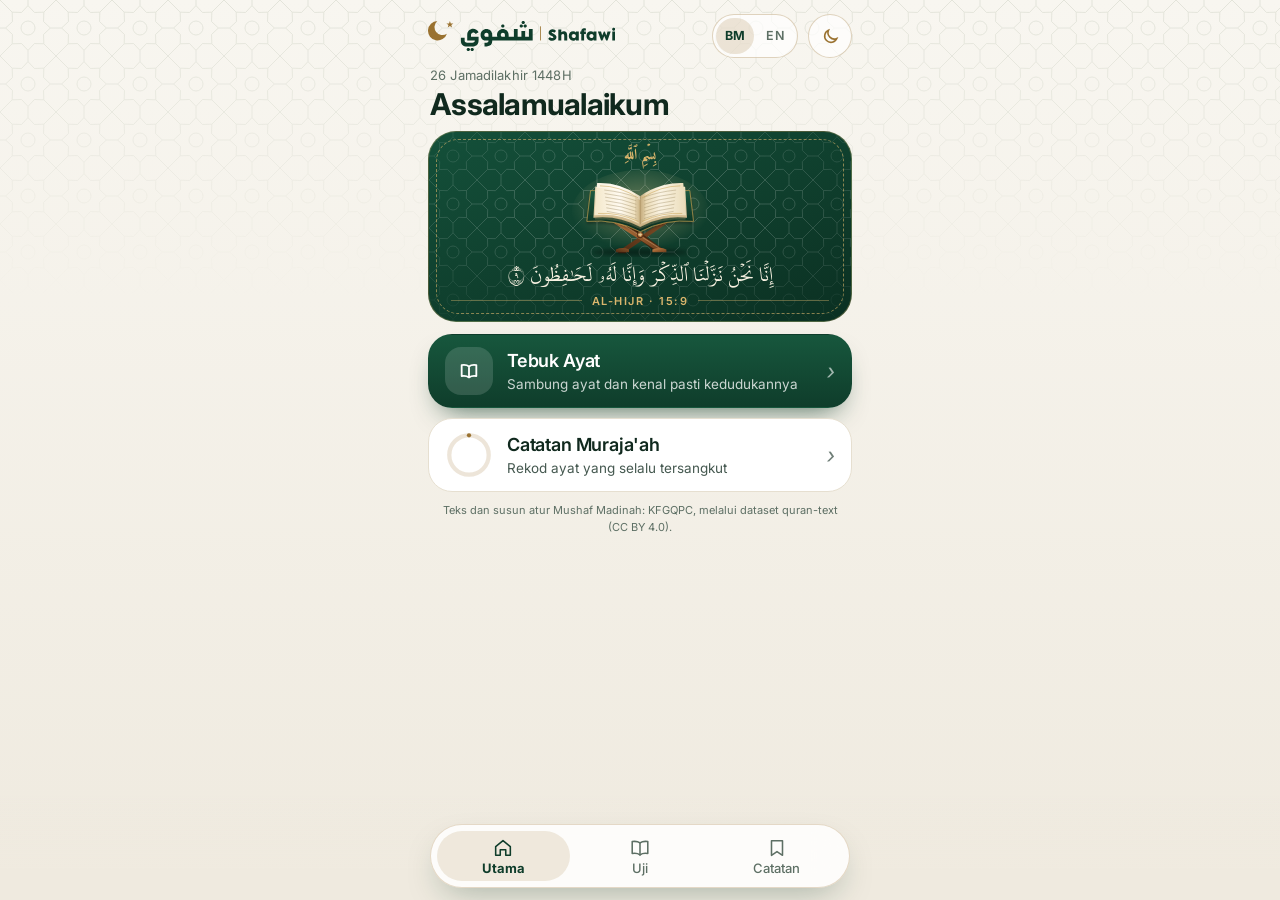
==== commit cd5d9dbd: "Uji pelbagai telefon: skrin pembuka untuk semua iPhone, tajuk muat di telefon kecil - Tambah apple-t" ====
--- a/index.html
+++ b/index.html
@@ -31,6 +31,28 @@
 <link rel="apple-touch-startup-image" media="(device-width: 393px) and (device-height: 852px) and (-webkit-device-pixel-ratio: 3) and (prefers-color-scheme: dark)" href="icons/splash-1179x2556-gelap.png">
 <link rel="apple-touch-startup-image" media="(device-width: 430px) and (device-height: 932px) and (-webkit-device-pixel-ratio: 3) and (prefers-color-scheme: light)" href="icons/splash-1290x2796.png">
 <link rel="apple-touch-startup-image" media="(device-width: 430px) and (device-height: 932px) and (-webkit-device-pixel-ratio: 3) and (prefers-color-scheme: dark)" href="icons/splash-1290x2796-gelap.png">
+<link rel="apple-touch-startup-image" media="(device-width: 320px) and (device-height: 568px) and (-webkit-device-pixel-ratio: 2) and (prefers-color-scheme: light)" href="icons/splash-640x1136.png">
+<link rel="apple-touch-startup-image" media="(device-width: 320px) and (device-height: 568px) and (-webkit-device-pixel-ratio: 2) and (prefers-color-scheme: dark)" href="icons/splash-640x1136-gelap.png">
+<link rel="apple-touch-startup-image" media="(device-width: 375px) and (device-height: 667px) and (-webkit-device-pixel-ratio: 2) and (prefers-color-scheme: light)" href="icons/splash-750x1334.png">
+<link rel="apple-touch-startup-image" media="(device-width: 375px) and (device-height: 667px) and (-webkit-device-pixel-ratio: 2) and (prefers-color-scheme: dark)" href="icons/splash-750x1334-gelap.png">
+<link rel="apple-touch-startup-image" media="(device-width: 414px) and (device-height: 736px) and (-webkit-device-pixel-ratio: 3) and (prefers-color-scheme: light)" href="icons/splash-1242x2208.png">
+<link rel="apple-touch-startup-image" media="(device-width: 414px) and (device-height: 736px) and (-webkit-device-pixel-ratio: 3) and (prefers-color-scheme: dark)" href="icons/splash-1242x2208-gelap.png">
+<link rel="apple-touch-startup-image" media="(device-width: 375px) and (device-height: 812px) and (-webkit-device-pixel-ratio: 3) and (prefers-color-scheme: light)" href="icons/splash-1125x2436.png">
+<link rel="apple-touch-startup-image" media="(device-width: 375px) and (device-height: 812px) and (-webkit-device-pixel-ratio: 3) and (prefers-color-scheme: dark)" href="icons/splash-1125x2436-gelap.png">
+<link rel="apple-touch-startup-image" media="(device-width: 414px) and (device-height: 896px) and (-webkit-device-pixel-ratio: 2) and (prefers-color-scheme: light)" href="icons/splash-828x1792.png">
+<link rel="apple-touch-startup-image" media="(device-width: 414px) and (device-height: 896px) and (-webkit-device-pixel-ratio: 2) and (prefers-color-scheme: dark)" href="icons/splash-828x1792-gelap.png">
+<link rel="apple-touch-startup-image" media="(device-width: 414px) and (device-height: 896px) and (-webkit-device-pixel-ratio: 3) and (prefers-color-scheme: light)" href="icons/splash-1242x2688.png">
+<link rel="apple-touch-startup-image" media="(device-width: 414px) and (device-height: 896px) and (-webkit-device-pixel-ratio: 3) and (prefers-color-scheme: dark)" href="icons/splash-1242x2688-gelap.png">
+<link rel="apple-touch-startup-image" media="(device-width: 390px) and (device-height: 844px) and (-webkit-device-pixel-ratio: 3) and (prefers-color-scheme: light)" href="icons/splash-1170x2532.png">
+<link rel="apple-touch-startup-image" media="(device-width: 390px) and (device-height: 844px) and (-webkit-device-pixel-ratio: 3) and (prefers-color-scheme: dark)" href="icons/splash-1170x2532-gelap.png">
+<link rel="apple-touch-startup-image" media="(device-width: 428px) and (device-height: 926px) and (-webkit-device-pixel-ratio: 3) and (prefers-color-scheme: light)" href="icons/splash-1284x2778.png">
+<link rel="apple-touch-startup-image" media="(device-width: 428px) and (device-height: 926px) and (-webkit-device-pixel-ratio: 3) and (prefers-color-scheme: dark)" href="icons/splash-1284x2778-gelap.png">
+<link rel="apple-touch-startup-image" media="(device-width: 402px) and (device-height: 874px) and (-webkit-device-pixel-ratio: 3) and (prefers-color-scheme: light)" href="icons/splash-1206x2622.png">
+<link rel="apple-touch-startup-image" media="(device-width: 402px) and (device-height: 874px) and (-webkit-device-pixel-ratio: 3) and (prefers-color-scheme: dark)" href="icons/splash-1206x2622-gelap.png">
+<link rel="apple-touch-startup-image" media="(device-width: 440px) and (device-height: 956px) and (-webkit-device-pixel-ratio: 3) and (prefers-color-scheme: light)" href="icons/splash-1320x2868.png">
+<link rel="apple-touch-startup-image" media="(device-width: 440px) and (device-height: 956px) and (-webkit-device-pixel-ratio: 3) and (prefers-color-scheme: dark)" href="icons/splash-1320x2868-gelap.png">
+<link rel="apple-touch-startup-image" media="(device-width: 420px) and (device-height: 912px) and (-webkit-device-pixel-ratio: 3) and (prefers-color-scheme: light)" href="icons/splash-1260x2736.png">
+<link rel="apple-touch-startup-image" media="(device-width: 420px) and (device-height: 912px) and (-webkit-device-pixel-ratio: 3) and (prefers-color-scheme: dark)" href="icons/splash-1260x2736-gelap.png">
 <link rel="preload" href="data/quran.json" as="fetch" crossorigin>
 <link rel="preload" href="data/hafs.ttf" as="font" type="font/ttf" crossorigin>
 <link rel="preconnect" href="https://fonts.googleapis.com">
--- a/styles.css
+++ b/styles.css
@@ -137,7 +137,7 @@
 .ln{height:calc(var(--fs,18px)*1.95);display:flex;justify-content:space-between;align-items:center;white-space:nowrap}
 .ln.c{justify-content:center;gap:.25em}
 .ln.measure{justify-content:flex-start;gap:.2em;width:max-content}
-.ln span.h{color:var(--hltext)}
+.ln span.h{color:var(--hltext);-webkit-text-stroke:.3px currentColor}
 .sh{position:relative;height:calc(var(--fs,18px)*1.95);display:flex;align-items:center;justify-content:center;margin:1px 0;font-size:.92em;background:linear-gradient(90deg,transparent,var(--gold2) 18%,var(--gold2) 82%,transparent);border-block:1px solid color-mix(in srgb,var(--gold) 55%,transparent)}
 .sh::before,.sh::after{content:"";position:absolute;top:50%;width:1.1em;height:1.1em;transform:translateY(-50%);background:var(--gold);clip-path:polygon(50% 0,64.6% 14.6%,85.4% 14.6%,85.4% 35.4%,100% 50%,85.4% 64.6%,85.4% 85.4%,64.6% 85.4%,50% 100%,35.4% 85.4%,14.6% 85.4%,14.6% 64.6%,0 50%,14.6% 35.4%,14.6% 14.6%,35.4% 14.6%)}
 .sh::before{right:14%}.sh::after{left:14%}
@@ -237,8 +237,6 @@
 .sopt.no{border-color:var(--bad);background:color-mix(in srgb,var(--bad) 12%,var(--surf));box-shadow:0 0 0 2px color-mix(in srgb,var(--bad) 55%,transparent)}
 .sopt.dim{opacity:.5}
 .sopt:disabled{cursor:default}
-.sres{margin:0 0 12px;font-weight:700;text-align:center}
-.sres.ok{color:var(--good)}.sres.no{color:var(--bad)}
 .mks{display:flex;gap:6px;margin-top:6px;flex-wrap:wrap}
 .mk{font-size:12.5px;font-weight:700;padding:2px 9px;border-radius:9px}
 .mk.ok{color:var(--good);background:color-mix(in srgb,var(--good) 15%,transparent)}
@@ -325,7 +323,7 @@
 .tab:focus:not(:focus-visible){outline:none}
 .tab:focus-visible{outline:2px solid var(--gold);outline-offset:2px}
 /* Paparan mushaf kekal seperti versi sebelum (warna asal hijau + emas) */
-.mush-wrap,.pgload{--paper:light-dark(#fffcf3,#141f19);--gold:light-dark(#b88b3a,#d4b06a);--gold2:light-dark(#f4ead2,#2a2616);--pink:light-dark(#1a1a17,#e9efe9);--muted:light-dark(#5c7567,#91ab9c);--line:light-dark(#e1ebe4,#1f3529);--sh2:light-dark(0 10px 30px -12px rgba(15,61,43,.28),0 10px 30px -12px rgba(0,0,0,.6));--hltext:light-dark(#0f7a4c,#6fdca6)}
+.mush-wrap,.pgload{--paper:light-dark(#fffcf3,#141f19);--gold:light-dark(#b88b3a,#d4b06a);--gold2:light-dark(#f4ead2,#2a2616);--pink:light-dark(#1a1a17,#e9efe9);--muted:light-dark(#5c7567,#91ab9c);--line:light-dark(#e1ebe4,#1f3529);--sh2:light-dark(0 10px 30px -12px rgba(15,61,43,.28),0 10px 30px -12px rgba(0,0,0,.6));--hltext:light-dark(#b06f00,#ffc443)}
 
 /* Splash screen */
 #splash{position:fixed;inset:0;z-index:100;display:grid;place-items:center;background:var(--bg1);will-change:opacity;--sp-c:var(--pri)}
@@ -373,3 +371,28 @@
 .tile .mring .tr{stroke:color-mix(in srgb,var(--gold) 18%,transparent)}
 .tile .mring .pr{stroke:var(--gold);transition:stroke-dasharray .4s}
 .tile span em{font-style:normal;font-weight:700;color:var(--gold)}
+
+/* Kad keputusan (Kenal Pasti Surah & Kedudukan): tajuk 17px seperti 'headline' iOS, baris kecil 13px */
+.verdict{gap:12px;padding:12px 14px}
+.verdict .star{width:40px;height:40px}.verdict .star svg{width:18px;height:18px}
+.verdict b{font-size:17px!important;line-height:1.3;font-weight:700;letter-spacing:-.01em}
+.verdict .vl{display:block;font-size:15px;line-height:1.3;font-weight:500;color:var(--ink);margin-top:1px}
+.verdict p{font-size:13px;margin-top:3px}
+.verdict.sv{position:relative;margin-top:6px}
+.burst{position:absolute;width:0;height:0;pointer-events:none}
+.verdict.fx{animation:sv-in .5s cubic-bezier(.2,1.4,.4,1) both}
+.verdict.fx .star{animation:sv-badge .55s .12s cubic-bezier(.2,1.6,.4,1) both}
+.verdict.fx.no{animation:sv-in .35s ease-out both,sv-shake .45s .35s ease-in-out}
+.verdict.fx.no .star{animation:none}
+.spk{position:absolute;left:0;top:0;width:9px;height:9px;margin:-4.5px 0 0 -4.5px;background:var(--gold);clip-path:polygon(50% 0,62% 38%,100% 50%,62% 62%,50% 100%,38% 62%,0 50%,38% 38%);opacity:0;animation:sv-spk .8s ease-out forwards}
+.burst .ring{position:absolute;left:-22px;top:-22px;width:44px;height:44px;border-radius:50%;border:2px solid var(--gold);opacity:0;animation:sv-ring .9s .15s ease-out}
+@keyframes sv-in{0%{transform:translateY(-14px) scale(.94);opacity:0}100%{transform:none;opacity:1}}
+@keyframes sv-badge{0%{transform:scale(0) rotate(-90deg)}100%{transform:none}}
+@keyframes sv-shake{0%,100%{transform:none}20%{transform:translateX(-7px)}40%{transform:translateX(6px)}60%{transform:translateX(-4px)}80%{transform:translateX(2px)}}
+@keyframes sv-spk{0%{opacity:0;transform:scale(.3)}25%{opacity:1}100%{opacity:0;transform:translate(var(--x),var(--y)) scale(1.1) rotate(90deg)}}
+@keyframes sv-ring{0%{opacity:.9;transform:scale(1)}100%{opacity:0;transform:scale(2.2)}}
+@media(prefers-reduced-motion:reduce){.verdict.fx,.verdict.fx .star{animation:none}}
+/* Telefon kecil (iPhone SE/mini, iPhone notch 390px, Android 360px): tajuk muat satu baris. */
+@media (max-width:391px){h1:not(.greet h1){font-size:26px}}
+/* Skrin pendek (iPhone SE, 667px): pilihan surah lebih rapat supaya butang tak terlindung di belakang tab. */
+@media (max-height:700px){.sopts{gap:8px;margin-bottom:10px}.sopt{min-height:50px;padding:7px 14px}}
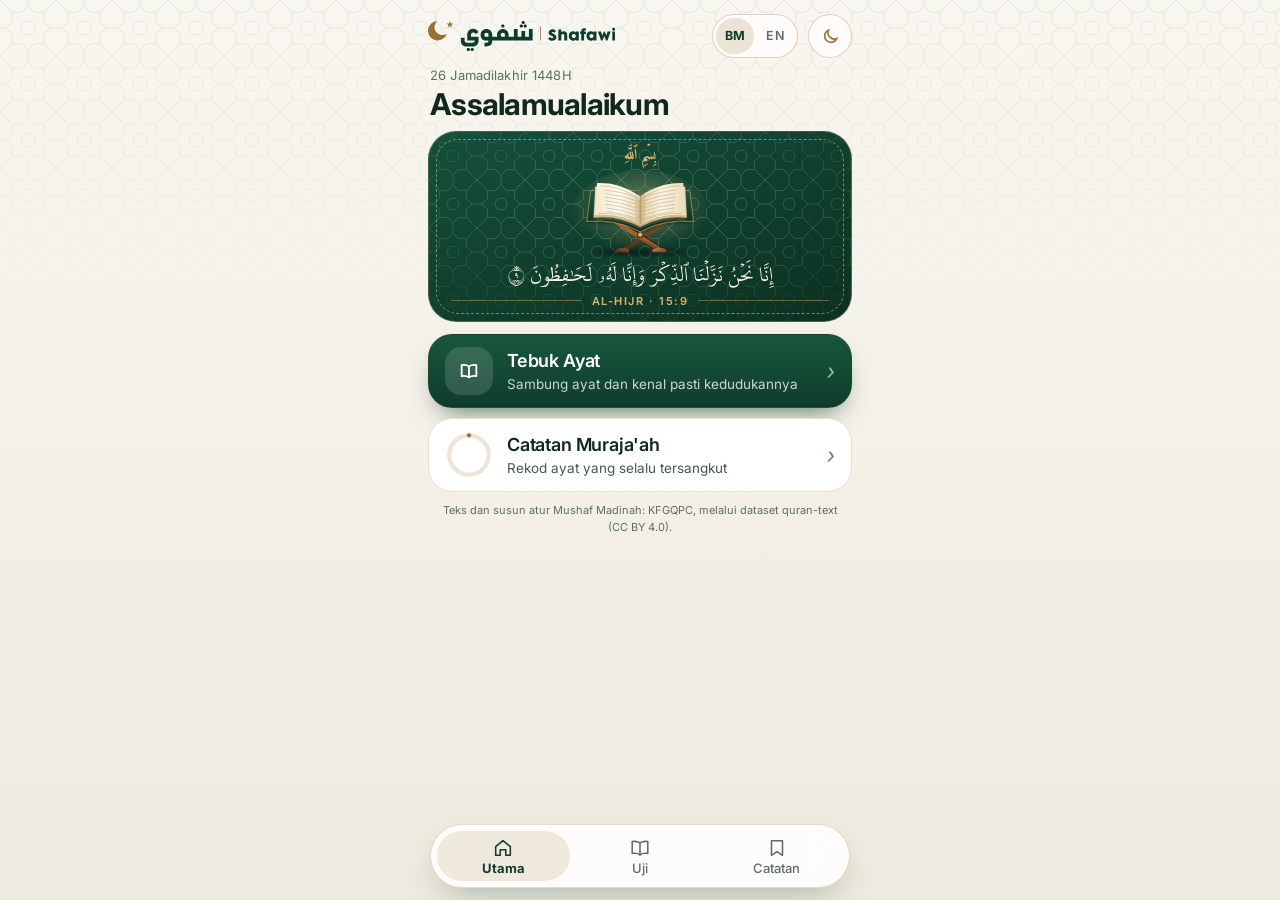
==== commit 115eddec: "Pengaman: skrin pembuka sentiasa hilang dan ralat sebenar dipaparkan Di iPhone X (iOS 16) app tersan" ====
--- a/index.html
+++ b/index.html
@@ -3,6 +3,7 @@
 <head>
 <meta charset="utf-8">
 <meta name="viewport" content="width=device-width,initial-scale=1,viewport-fit=cover">
+<script>/* Tetapkan tema sebelum CSS dilukis (warna mod gelap ikut data-mode). */window.__shErr=[];addEventListener('error',function(e){__shErr.push((e.message||'error')+(e.filename?' @'+e.filename.split('/').pop()+':'+e.lineno:''))});addEventListener('unhandledrejection',function(e){__shErr.push('promise: '+(e.reason&&e.reason.message||e.reason))});(function(){var d=matchMedia('(prefers-color-scheme: dark)').matches;try{var m=JSON.parse(localStorage.getItem('thebook.theme'));if(m)d=m==='dark'}catch(e){}document.documentElement.setAttribute('data-mode',d?'dark':'light')})()</script>
 <title>Shafawi</title>
 <meta name="description" content="Uji hafazan Quran sendiri: tebuk ayat, kenal pasti kedudukan ayat dalam Mushaf Madinah, dan Catatan Muraja'ah untuk ayat lemah.">
 <meta name="theme-color" content="#f8f6f0" media="(prefers-color-scheme: light)">
@@ -86,5 +87,9 @@
   </nav></footer>
 </div>
 <script src="app.js"></script>
+<script>/* Pengaman: kalau app.js gagal (contoh iPhone lama), skrin pembuka tetap hilang dan ralat sebenar dipaparkan supaya boleh dilaporkan. */
+setTimeout(function(){var s=document.getElementById('splash');if(s&&s.parentNode)s.parentNode.removeChild(s);
+var v=document.getElementById('view');if(!v||!v.querySelector('.loading')||!__shErr.length)return;
+var p=document.createElement('p');p.className='err';p.textContent=(document.documentElement.lang==='en'?'The app could not start on this phone. Please screenshot this and send it to us: ':'App tidak dapat dibuka di telefon ini. Sila tangkap skrin ini dan hantar kepada kami: ')+__shErr.join(' | ')+' · '+navigator.userAgent;v.appendChild(p)},8000)</script>
 </body>
 </html>
--- a/styles.css
+++ b/styles.css
@@ -2,19 +2,19 @@
 @font-face{font-family:"Hafs";src:url(data/hafs.ttf) format("truetype");font-display:block}
 :root{color-scheme:light dark;
 /* Mod gelap: Emerald Noir (hijau zamrud hampir hitam + emas). Mod cerah: putih hangat, taupe, coklat gelap. */
---bg1:light-dark(#f8f6f0,#0a1712);--bg2:light-dark(#efeadf,#08130e);
---surf:light-dark(#ffffff,#10241b);--surf2:light-dark(#f6f2e9,#142c21);
---ink:light-dark(#10291e,#f2ede1);--muted:light-dark(#5d6f64,#9db0a5);
---pri:light-dark(#0f3d2b,#c9a25a);--pri2:light-dark(#0a2c1f,#b48d47);--on:#fff;
---btn:light-dark(#0f3d2b,#c9a25a);--btn2:light-dark(#17573d,#d4b06a);--onbtn:light-dark(#ffffff,#0a1712);
---panel:light-dark(#0f3d2b,#143526);--panel2:light-dark(#17573d,#1a4030);
---gold:light-dark(#9a7230,#c9a25a);--gold2:light-dark(#f3ead6,#1f2d1f);
---line:light-dark(#e6dfd0,#1c3328);--soft:light-dark(#ece6d8,#173126);
---taupe:light-dark(#0f3d2b,#2a4a3a);
---hero1:light-dark(#14503a,#173a2a);--hero2:light-dark(#0b3022,#0e251b);--heroink:light-dark(#f8f2e2,#f6f1e4);--heromut:light-dark(#cbdccf,#a9bfb1);--heroacc:light-dark(#d9b56c,#c9a25a);--herorule:light-dark(rgba(217,181,108,.6),rgba(201,162,90,.32));--cover:light-dark(#0f3d2b,#0a2c1f);
---hl:light-dark(#f4e7c6,#5c4c17);--bad:light-dark(#b0412b,#ff8f75);--good:light-dark(#1f6b48,#6fd3a0);
---paper:light-dark(#fffdf9,#0f2019);--pink:light-dark(#1f1a17,#ebefe9);--hltext:light-dark(#8a6224,#e7c47a);
---sh:light-dark(0 1px 2px rgba(15,61,43,.06),0 0 #0000);--sh2:light-dark(0 12px 30px -14px rgba(15,61,43,.35),0 12px 30px -12px rgba(0,0,0,.6));
+--bg1:#f8f6f0;--bg2:#efeadf;
+--surf:#ffffff;--surf2:#f6f2e9;
+--ink:#10291e;--muted:#5d6f64;
+--pri:#0f3d2b;--pri2:#0a2c1f;--on:#fff;
+--btn:#0f3d2b;--btn2:#17573d;--onbtn:#ffffff;
+--panel:#0f3d2b;--panel2:#17573d;
+--gold:#9a7230;--gold2:#f3ead6;
+--line:#e6dfd0;--soft:#ece6d8;
+--taupe:#0f3d2b;
+--hero1:#14503a;--hero2:#0b3022;--heroink:#f8f2e2;--heromut:#cbdccf;--heroacc:#d9b56c;--herorule:rgba(217,181,108,.6);--cover:#0f3d2b;
+--hl:#f4e7c6;--bad:#b0412b;--good:#1f6b48;
+--paper:#fffdf9;--pink:#1f1a17;--hltext:#8a6224;
+/* --sh/--sh2: dulu light-dark(bayang,bayang) yang tak sah, jadi bayang ini tak pernah dilukis. "none" kekalkan rupa sama. */--sh:none;--sh2:none;
 --sans:-apple-system,BlinkMacSystemFont,"SF Pro Text","SF Pro Display",Inter,"Helvetica Neue",Arial,sans-serif;--serif:var(--sans);
 --wood1:#7b4d2a;--wood2:#a9703f;--wood3:#d9a66d}
 *{box-sizing:border-box;min-width:0;-webkit-tap-highlight-color:transparent}
@@ -37,7 +37,7 @@
 main{flex:1;padding-bottom:calc(env(safe-area-inset-bottom,0px) + 112px)}
 footer{position:fixed;left:0;right:0;bottom:0;padding:0 max(18px,env(safe-area-inset-left,0px)) calc(env(safe-area-inset-bottom,0px) + 12px);display:flex;justify-content:center;pointer-events:none;z-index:5}
 footer::before{content:"";position:absolute;inset:-28px 0 0 0;background:linear-gradient(transparent,var(--bg2) 70%);z-index:-1}
-.tabs{pointer-events:auto;width:100%;max-width:420px;height:64px;padding:6px;border-radius:32px;display:grid;grid-template-columns:repeat(3,1fr);gap:4px;background:color-mix(in srgb,var(--surf) 86%,transparent);border:1px solid color-mix(in srgb,var(--gold) 26%,transparent);box-shadow:0 14px 34px -12px light-dark(rgba(15,61,43,.35),rgba(0,0,0,.6));backdrop-filter:blur(16px) saturate(1.4);-webkit-backdrop-filter:blur(16px) saturate(1.4)}
+.tabs{pointer-events:auto;width:100%;max-width:420px;height:64px;padding:6px;border-radius:32px;display:grid;grid-template-columns:repeat(3,1fr);gap:4px;background:color-mix(in srgb,var(--surf) 86%,transparent);border:1px solid color-mix(in srgb,var(--gold) 26%,transparent);box-shadow:0 14px 34px -12px rgba(15,61,43,.35);backdrop-filter:blur(16px) saturate(1.4);-webkit-backdrop-filter:blur(16px) saturate(1.4)}
 .tab{display:flex;flex-direction:column;align-items:center;justify-content:center;gap:2px;border:0;border-radius:26px;background:transparent;color:var(--muted);font:500 13px/1.1 var(--sans);cursor:pointer;transition:background .2s,color .2s}
 .tab svg{width:22px;height:22px}
 .tab[aria-current=page]{background:color-mix(in srgb,var(--gold) 15%,transparent);color:var(--pri);font-weight:700}
@@ -151,8 +151,8 @@
 .pfoot span{min-width:2.4em;text-align:center;padding:1px 8px;border-radius:999px;border:1px solid color-mix(in srgb,var(--gold) 45%,transparent)}
 /* Tanda muka kiri/kanan: lipatan tulang buku di tepi dalam, lapisan helaian di tepi luar */
 .mushaf .spine{position:absolute;top:0;bottom:0;width:22px;pointer-events:none}
-.mushaf.r .spine{left:0;border-radius:10px 0 0 10px;border-left:3px solid color-mix(in srgb,var(--gold) 85%,transparent);background:linear-gradient(90deg,light-dark(rgba(13,39,28,.2),rgba(0,0,0,.55)),transparent)}
-.mushaf.l .spine{right:0;border-radius:0 10px 10px 0;border-right:3px solid color-mix(in srgb,var(--gold) 85%,transparent);background:linear-gradient(270deg,light-dark(rgba(13,39,28,.2),rgba(0,0,0,.55)),transparent)}
+.mushaf.r .spine{left:0;border-radius:10px 0 0 10px;border-left:3px solid color-mix(in srgb,var(--gold) 85%,transparent);background:linear-gradient(90deg,rgba(13,39,28,.2),transparent)}
+.mushaf.l .spine{right:0;border-radius:0 10px 10px 0;border-right:3px solid color-mix(in srgb,var(--gold) 85%,transparent);background:linear-gradient(270deg,rgba(13,39,28,.2),transparent)}
 .mushaf .edge{position:absolute;top:8px;bottom:8px;width:6px;pointer-events:none;background:repeating-linear-gradient(90deg,color-mix(in srgb,var(--gold) 70%,transparent) 0 1px,transparent 1px 2.5px)}
 .mushaf.r .edge{right:-6px;border-radius:0 3px 3px 0}
 .mushaf.l .edge{left:-6px;border-radius:3px 0 0 3px}
@@ -323,7 +323,7 @@
 .tab:focus:not(:focus-visible){outline:none}
 .tab:focus-visible{outline:2px solid var(--gold);outline-offset:2px}
 /* Paparan mushaf kekal seperti versi sebelum (warna asal hijau + emas) */
-.mush-wrap,.pgload{--paper:light-dark(#fffcf3,#141f19);--gold:light-dark(#b88b3a,#d4b06a);--gold2:light-dark(#f4ead2,#2a2616);--pink:light-dark(#1a1a17,#e9efe9);--muted:light-dark(#5c7567,#91ab9c);--line:light-dark(#e1ebe4,#1f3529);--sh2:light-dark(0 10px 30px -12px rgba(15,61,43,.28),0 10px 30px -12px rgba(0,0,0,.6));--hltext:light-dark(#b06f00,#ffc443)}
+.mush-wrap,.pgload{--paper:#fffcf3;--gold:#b88b3a;--gold2:#f4ead2;--pink:#1a1a17;--muted:#5c7567;--line:#e1ebe4;--sh2:none;--hltext:#b06f00}
 
 /* Splash screen */
 #splash{position:fixed;inset:0;z-index:100;display:grid;place-items:center;background:var(--bg1);will-change:opacity;--sp-c:var(--pri)}
@@ -396,3 +396,14 @@
 @media (max-width:391px){h1:not(.greet h1){font-size:26px}}
 /* Skrin pendek (iPhone SE, 667px): pilihan surah lebih rapat supaya butang tak terlindung di belakang tab. */
 @media (max-height:700px){.sopts{gap:8px;margin-bottom:10px}.sopt{min-height:50px;padding:7px 14px}}
+
+/* Mod gelap. Dulu guna light-dark(), tapi iOS 16 ke bawah (contoh iPhone X) tak faham fungsi itu
+   dan semua warna jadi kosong. data-mode ditetapkan oleh skrip awal dalam index.html dan applyTheme(). */
+:root[data-mode=dark]{--bg1:#0a1712;--bg2:#08130e;--surf:#10241b;--surf2:#142c21;--ink:#f2ede1;--muted:#9db0a5;--pri:#c9a25a;--pri2:#b48d47;--btn:#c9a25a;--btn2:#d4b06a;--onbtn:#0a1712;--panel:#143526;--panel2:#1a4030;--gold:#c9a25a;--gold2:#1f2d1f;--line:#1c3328;--soft:#173126;--taupe:#2a4a3a;--hero1:#173a2a;--hero2:#0e251b;--heroink:#f6f1e4;--heromut:#a9bfb1;--heroacc:#c9a25a;--herorule:rgba(201,162,90,.32);--cover:#0a2c1f;--hl:#5c4c17;--bad:#ff8f75;--good:#6fd3a0;--paper:#0f2019;--pink:#ebefe9;--hltext:#e7c47a;--sh:none;--sh2:none}
+:root[data-mode=dark] .tabs{box-shadow:0 14px 34px -12px rgba(0,0,0,.6)}
+:root[data-mode=dark] .mushaf.r .spine{background:linear-gradient(90deg,rgba(0,0,0,.55),transparent)}
+:root[data-mode=dark] .mushaf.l .spine{background:linear-gradient(270deg,rgba(0,0,0,.55),transparent)}
+:root[data-mode=dark] .mush-wrap,:root[data-mode=dark] .pgload{--paper:#141f19;--gold:#d4b06a;--gold2:#2a2616;--pink:#e9efe9;--muted:#91ab9c;--line:#1f3529;--sh2:none;--hltext:#ffc443}
+
+/* Mesej ralat pengaman (index.html) */
+.err{max-width:34em;margin:12px auto;padding:12px 14px;border-radius:14px;background:var(--surf);border:1px solid var(--line);color:var(--bad);font-size:13px;line-height:1.5;word-break:break-word}
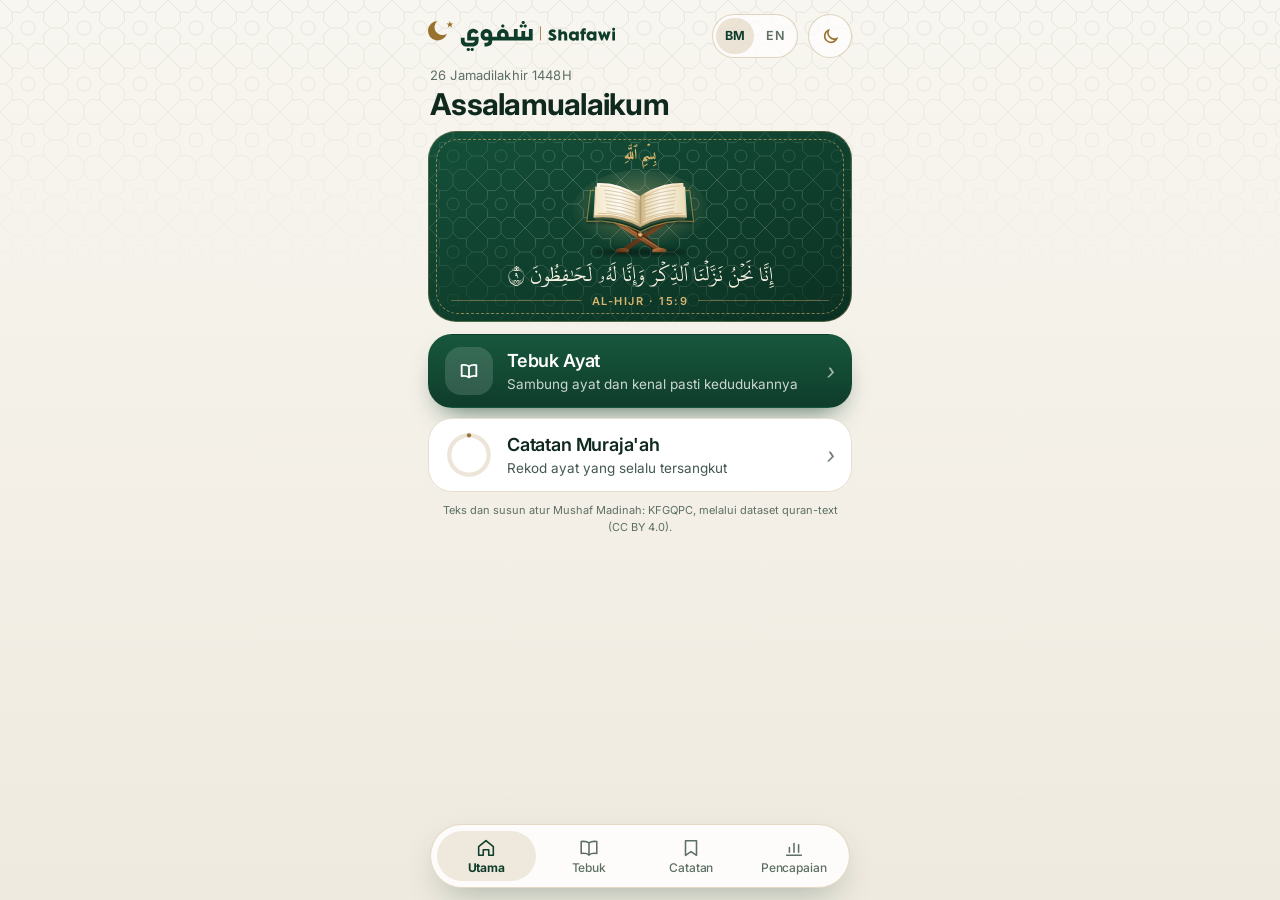
==== commit 93453042: "Skor setiap soalan, ringkasan Tamat sesi dan tab Pencapaian - Surah betul 1 markah, kedudukan betul " ====
--- a/index.html
+++ b/index.html
@@ -82,8 +82,9 @@
   <main id="view"><div class="loading" data-t="loading">Memuatkan mushaf…</div></main>
   <footer><nav class="tabs" id="tabs" aria-label="Navigasi utama" data-ta="navAria">
     <button class="tab" id="home" data-tab-go="home"><svg viewBox="0 0 24 24" fill="none" stroke="currentColor" stroke-width="1.7" stroke-linejoin="round" aria-hidden="true"><path d="M4 10.5L12 4l8 6.5V20h-5v-6H9v6H4z"/></svg><span data-t="tabHome">Utama</span></button>
-    <button class="tab" data-tab-go="uji"><svg viewBox="0 0 24 24" fill="none" stroke="currentColor" stroke-width="1.7" stroke-linecap="round" stroke-linejoin="round" aria-hidden="true"><path d="M12 6.5C10 5 7 4.5 3.5 5v13c3.5-.5 6.5 0 8.5 1.5 2-1.5 5-2 8.5-1.5V5C17 4.5 14 5 12 6.5z"/><path d="M12 6.5v13"/></svg><span data-t="tabUji">Uji</span></button>
+    <button class="tab" data-tab-go="uji"><svg viewBox="0 0 24 24" fill="none" stroke="currentColor" stroke-width="1.7" stroke-linecap="round" stroke-linejoin="round" aria-hidden="true"><path d="M12 6.5C10 5 7 4.5 3.5 5v13c3.5-.5 6.5 0 8.5 1.5 2-1.5 5-2 8.5-1.5V5C17 4.5 14 5 12 6.5z"/><path d="M12 6.5v13"/></svg><span data-t="tabUji">Tebuk</span></button>
     <button class="tab" data-tab-go="library"><svg viewBox="0 0 24 24" fill="none" stroke="currentColor" stroke-width="1.7" stroke-linecap="round" stroke-linejoin="round" aria-hidden="true"><path d="M6 4h12v16l-6-4-6 4z"/></svg><span data-t="tabLib">Catatan</span></button>
+    <button class="tab" data-tab-go="pencapaian"><svg viewBox="0 0 24 24" fill="none" stroke="currentColor" stroke-width="1.7" stroke-linecap="round" stroke-linejoin="round" aria-hidden="true"><path d="M4 20h16M7 16.5v-5M12 16.5V7M17 16.5v-8"/></svg><span data-t="tabProg">Pencapaian</span></button>
   </nav></footer>
 </div>
 <script src="app.js"></script>
--- a/styles.css
+++ b/styles.css
@@ -407,3 +407,72 @@
 
 /* Mesej ralat pengaman (index.html) */
 .err{max-width:34em;margin:12px auto;padding:12px 14px;border-radius:14px;background:var(--surf);border:1px solid var(--line);color:var(--bad);font-size:13px;line-height:1.5;word-break:break-word}
+
+/* Skor & sejarah sesi */
+.scorep{flex:none;display:flex;flex-direction:column;align-items:flex-end;gap:1px;padding:6px 12px 6px 14px;border-radius:16px;background:var(--surf);border:1px solid color-mix(in srgb,var(--gold) 35%,transparent)}
+.scorep small{font-size:10.5px;font-weight:700;letter-spacing:.12em;text-transform:uppercase;color:var(--muted)}
+.scorep b{font-size:22px;line-height:1;font-weight:700;color:var(--pri);font-variant-numeric:tabular-nums;letter-spacing:-.02em}
+.scorep b span{font-size:14px;font-weight:600;color:var(--muted)}
+
+
+.verdict .pts{margin-left:auto;align-self:flex-start;flex:none;font-size:12.5px;font-weight:800;padding:3px 9px;border-radius:9px;color:var(--good);background:color-mix(in srgb,var(--good) 15%,transparent);font-variant-numeric:tabular-nums}
+.verdict .pts.z{color:var(--muted);background:var(--soft)}
+.sumcard{position:relative;text-align:center;border-radius:28px;padding:22px 18px 20px;margin:10px 0 12px;background:linear-gradient(160deg,var(--hero1),var(--hero2));color:var(--heroink);border:1px solid color-mix(in srgb,var(--heroacc) 30%,transparent);overflow:hidden}
+.sumcard::after{content:"";position:absolute;inset:7px;border:1.5px dashed var(--herorule);border-radius:22px;pointer-events:none}
+.sumcard>*{position:relative}
+.sring{width:136px;height:136px;display:block;margin:0 auto}
+.sring .tr{stroke:color-mix(in srgb,var(--heroacc) 22%,transparent)}
+.sring .pr{stroke:var(--heroacc)}
+.sring-n{position:absolute;left:0;right:0;top:22px;height:136px;display:grid;place-items:center}
+.sring-n b{font-size:38px;font-weight:700;letter-spacing:-.03em;font-variant-numeric:tabular-nums}
+.sring-n small{font-size:18px;font-weight:600;color:var(--heromut);margin-left:1px}
+.sumcard h2{margin:10px 0 2px;font-size:24px;letter-spacing:-.015em;color:var(--heroacc)}
+.sumcard p{margin:0;font-size:14.5px;color:var(--heromut)}
+.sumcard .chip{margin-top:10px}
+.stat b small{font-size:16px;color:var(--muted);font-weight:600}
+.stats .stat span{display:block;line-height:1.3}
+.grow.wr{cursor:default;align-items:center}
+.grow.wr .aw{display:block;font-family:Hafs,serif;direction:rtl;text-align:left;font-size:19px;line-height:1.6;color:color-mix(in srgb,var(--ink) 80%,transparent);white-space:nowrap;overflow:hidden;text-overflow:ellipsis}
+.grow.wr .wt{flex:none;display:flex;flex-direction:column;gap:4px;align-items:flex-end}
+.grow.wr .mk{font-style:normal;font-size:11.5px}
+.chart{padding:16px 12px 10px}
+.bars{display:grid;grid-template-columns:repeat(7,1fr);gap:8px;height:150px}
+.bc{display:flex;flex-direction:column;align-items:center;justify-content:flex-end;gap:5px;min-height:0}
+.bc em{font-style:normal;font-size:11.5px;font-weight:700;color:var(--muted);font-variant-numeric:tabular-nums;min-height:14px}
+.bc i{display:block;width:100%;max-width:26px;border-radius:8px 8px 4px 4px;background:color-mix(in srgb,var(--pri) 72%,var(--surf));max-height:100px}
+.bc i.z{height:4px!important;background:var(--line);border-radius:2px}
+.bc span{font-size:12px;font-weight:600;color:var(--muted)}
+.bc.td i{background:var(--gold)}
+.bc.td em,.bc.td span{color:var(--gold)}
+.grow.hs{cursor:default}
+.grow.hs>i{width:46px;height:46px;border-radius:14px;font-size:16px;letter-spacing:-.02em;font-variant-numeric:tabular-nums}
+.grow.hs>i small{font-size:10px;font-weight:700}
+.grow.hs>em.gr{font-size:11.5px;font-weight:800;padding:3px 9px;border-radius:9px;white-space:nowrap;background:var(--soft);color:var(--muted)}
+.grow.hs>i.g0,.grow.hs>em.g0{background:var(--gold2);color:var(--gold)}
+.grow.hs>i.g1,.grow.hs>em.g1,.grow.hs>i.g2,.grow.hs>em.g2{background:color-mix(in srgb,var(--good) 15%,transparent);color:var(--good)}
+.grow.hs>i.g3{background:var(--soft);color:var(--muted)}
+.bars{height:auto}
+.bc small{font-size:10px;font-weight:700;color:var(--gold);white-space:nowrap;margin-top:-3px}
+.hday{font-size:12px;font-weight:800;letter-spacing:.06em;text-transform:uppercase;color:var(--muted);padding:10px 14px 2px;border-top:1px solid var(--line)}
+.group>.hday:first-child{border-top:0}
+.hday+.grow{border-top:0}
+.grow.hs>i{display:flex;align-items:baseline;justify-content:center;padding-top:13px}
+.bc i{background:color-mix(in srgb,var(--good) 70%,var(--surf))}
+.stat em{display:block;font-style:normal;font-size:11.5px;font-weight:700;color:var(--gold);margin-top:2px}
+.rule{display:flex;gap:8px;align-items:flex-start;margin:12px 2px 0;font-size:13px;line-height:1.45;color:var(--muted)}
+.rule::before{content:"";flex:none;width:9px;height:9px;margin-top:5px;background:var(--gold);clip-path:polygon(50% 0,64.6% 14.6%,85.4% 14.6%,85.4% 35.4%,100% 50%,85.4% 64.6%,85.4% 85.4%,64.6% 85.4%,50% 100%,35.4% 85.4%,14.6% 85.4%,14.6% 64.6%,0 50%,14.6% 35.4%,14.6% 14.6%,35.4% 14.6%)}
+.verdict .pts{white-space:nowrap}
+.sumcard p.kg{color:var(--heroacc);font-weight:600;margin:0 0 4px}
+.quote{margin:22px 6px 4px;text-align:center}
+.quote .orn{margin:0 auto 8px;max-width:220px}
+.quote blockquote{margin:0;font-size:17px;line-height:1.45;font-weight:600;font-style:italic;letter-spacing:-.01em;color:var(--pri)}
+/* 4 tab: Utama, Uji, Catatan, Pencapaian */
+.tabs{grid-template-columns:repeat(4,1fr)}
+.tab{font-size:12px;letter-spacing:-.01em;white-space:nowrap}
+/* Kad skor: satu baris, bawahnya selari dengan garis dasar tajuk "Soalan N" */
+.qhead{align-items:flex-end}
+.scorep{flex-direction:row;align-items:center;gap:8px;height:38px;padding:0 12px;margin-bottom:6px;border-radius:19px}
+.scorep small{font-size:10.5px;letter-spacing:.1em}
+.scorep b{font-size:18px}
+.scorep b span{font-size:13px}
+
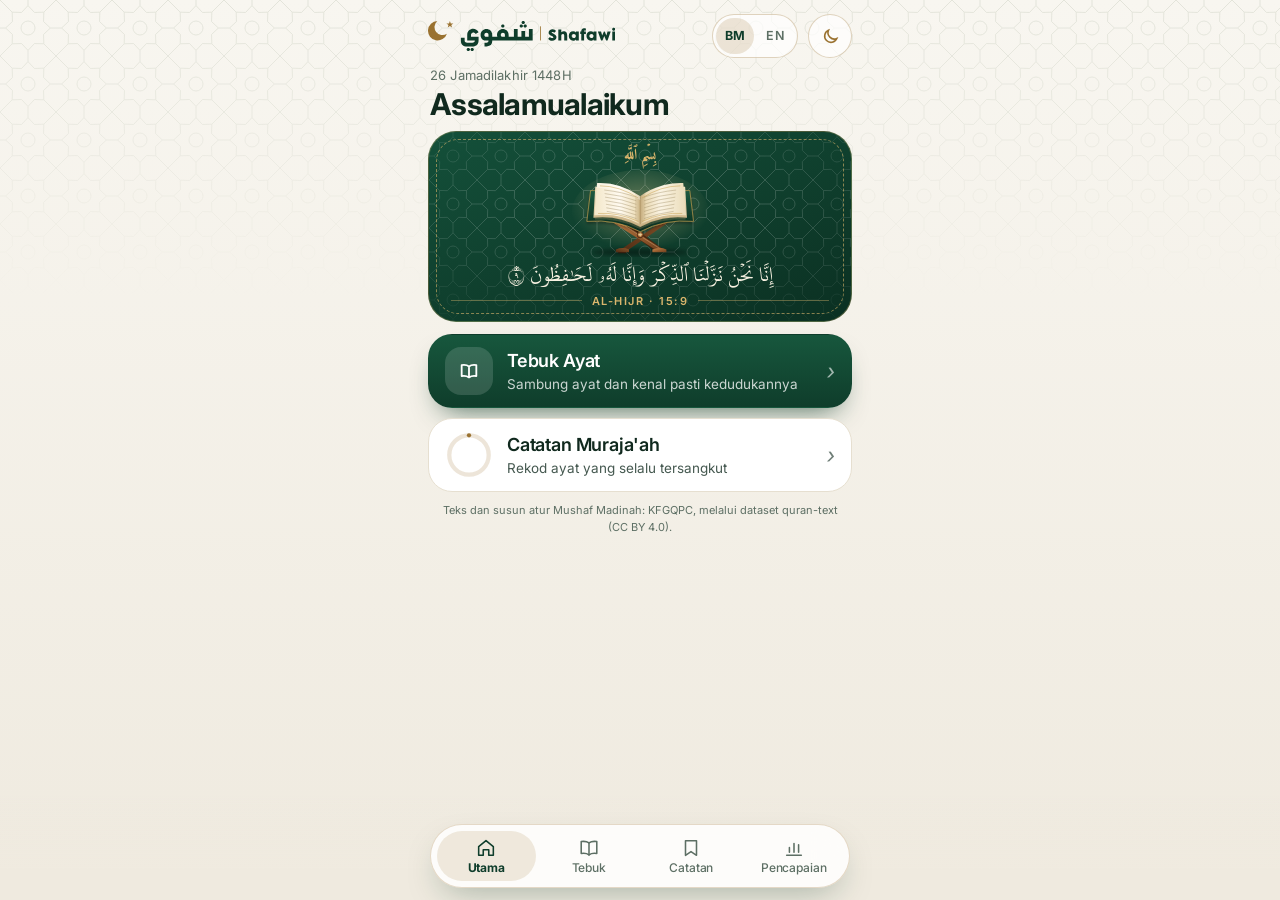
==== commit 5e4c0119: "SEO: tajuk, penerangan, canonical, JSON-LD, teks tersembunyi dan sitemap.xml Co-Authored-By: Claude " ====
--- a/index.html
+++ b/index.html
@@ -4,8 +4,10 @@
 <meta charset="utf-8">
 <meta name="viewport" content="width=device-width,initial-scale=1,viewport-fit=cover">
 <script>/* Tetapkan tema sebelum CSS dilukis (warna mod gelap ikut data-mode). */window.__shErr=[];addEventListener('error',function(e){__shErr.push((e.message||'error')+(e.filename?' @'+e.filename.split('/').pop()+':'+e.lineno:''))});addEventListener('unhandledrejection',function(e){__shErr.push('promise: '+(e.reason&&e.reason.message||e.reason))});(function(){var d=matchMedia('(prefers-color-scheme: dark)').matches;try{var m=JSON.parse(localStorage.getItem('thebook.theme'));if(m)d=m==='dark'}catch(e){}document.documentElement.setAttribute('data-mode',d?'dark':'light')})()</script>
-<title>Shafawi</title>
-<meta name="description" content="Uji hafazan Quran sendiri: tebuk ayat, kenal pasti kedudukan ayat dalam Mushaf Madinah, dan Catatan Muraja'ah untuk ayat lemah.">
+<title>Shafawi: Uji Hafazan Al-Quran, Tebuk Ayat &amp; Muraja'ah</title>
+<meta name="description" content="Shafawi ialah app percuma untuk uji hafazan Al-Quran sendiri: tebuk ayat, teka surah, kenal pasti kedudukan ayat dalam Mushaf Madinah, dan simpan ayat lemah untuk muraja'ah. Boleh guna di telefon tanpa internet.">
+<link rel="canonical" href="https://zulfikarair5-ops.github.io/Shafawi/">
+<meta name="robots" content="index, follow">
 <meta name="theme-color" content="#f8f6f0" media="(prefers-color-scheme: light)">
 <meta name="theme-color" content="#0a1712" media="(prefers-color-scheme: dark)">
 <meta name="apple-mobile-web-app-capable" content="yes">
@@ -23,6 +25,7 @@
 <meta property="og:image:height" content="630">
 <meta property="og:image:alt" content="Shafawi, app uji hafazan Al-Quran">
 <meta name="twitter:card" content="summary_large_image">
+<meta name="twitter:description" content="Uji hafazan Al-Quran anda: sambung ayat, kenal pasti surah dan kedudukannya di muka surat.">
 <meta name="twitter:title" content="Shafawi: Say it. Prove it. Keep it.">
 <meta name="twitter:image" content="https://zulfikarair5-ops.github.io/Shafawi/icons/og-banner-cerah.jpg?v=2">
 <link rel="manifest" href="manifest.webmanifest">
@@ -60,6 +63,15 @@
 <link rel="preconnect" href="https://fonts.gstatic.com" crossorigin>
 <link href="https://fonts.googleapis.com/css2?family=Inter:wght@400;500;600;700&family=Amiri:wght@400;700&display=swap" rel="stylesheet">
 <link rel="stylesheet" href="styles.css">
+<script type="application/ld+json">
+{"@context":"https://schema.org","@type":"WebApplication","name":"Shafawi","alternateName":["شفوي","Shafawi Uji Hafazan"],
+"url":"https://zulfikarair5-ops.github.io/Shafawi/","inLanguage":["ms","en"],
+"description":"App untuk uji hafazan Al-Quran: tebuk ayat, teka surah, kenal pasti kedudukan ayat dalam Mushaf Madinah dan catatan muraja'ah.",
+"applicationCategory":"EducationalApplication","operatingSystem":"iOS, Android, Web",
+"image":"https://zulfikarair5-ops.github.io/Shafawi/icons/og-banner-cerah.jpg",
+"offers":{"@type":"Offer","price":"0","priceCurrency":"MYR"},
+"keywords":"uji hafazan Quran, tebuk ayat, murajaah, hafazan Al-Quran, Mushaf Madinah, hafiz, tahfiz"}
+</script>
 </head>
 <body>
 <div id="splash" aria-hidden="true"><div class="sp-wrap"><div class="sp-icon"><svg xmlns="http://www.w3.org/2000/svg" viewBox="0 0 1024 1024" aria-hidden="true"><defs><linearGradient id="spg" x1="0" y1="0" x2="1024" y2="1024" gradientUnits="userSpaceOnUse"><stop offset="0" stop-color="#FFFBF1"/><stop offset="1" stop-color="#EFE5CE"/></linearGradient></defs><rect class="sp-bg" width="1024" height="1024" fill="url(#spg)"/><g class="sp-kh" transform="translate(480.00,640.00) rotate(-45) scale(0.46886)"><g class="sp-l1"><path d="M337 0H1242V-180H1103V-263C1103 -461 963 -566 813 -566C661 -566 526 -437 526 -273C526 -242 532 -211 545 -180H366C276 -180 236 -234 236 -288C236 -344 277 -400 360 -401V-566C144 -565 50 -422 50 -280C50 -139 142 0 337 0ZM712 -271C712 -343 765 -380 818 -380C868 -380 917 -346 917 -283V-180H804C741 -180 712 -224 712 -271ZM728 -713C728 -670 764 -636 813 -636C862 -636 898 -670 898 -713C898 -756 862 -790 813 -790C764 -790 728 -756 728 -713ZM1222 0H2292V-566H2106V-180H1920V-466H1734V-180H1548V-566H1362V-180H1222ZM1643 -713C1643 -670 1679 -636 1728 -636C1777 -636 1813 -670 1813 -713C1813 -756 1777 -790 1728 -790C1679 -790 1643 -756 1643 -713ZM1739 -887C1739 -844 1775 -810 1824 -810C1873 -810 1909 -844 1909 -887C1909 -930 1873 -964 1824 -964C1775 -964 1739 -930 1739 -887ZM1835 -713C1835 -670 1871 -636 1920 -636C1969 -636 2005 -670 2005 -713C2005 -756 1969 -790 1920 -790C1871 -790 1835 -756 1835 -713Z" transform="translate(-1171.00,0)" fill="#0F3D2B"/></g><g class="sp-l2"><path d="M364 298H627C822 298 927 181 927 0V-1V-180H550V-268C550 -351 606 -396 665 -396C709 -396 754 -371 780 -320L927 -402C876 -523 766 -582 656 -582C510 -582 364 -476 364 -273V0H741C741 63 702 112 613 112H364C275 112 236 62 236 14V-128H50L51 23C52 182 154 298 364 298ZM333 446C333 489 369 523 418 523C467 523 503 489 503 446C503 403 467 369 418 369C369 369 333 403 333 446ZM525 446C525 489 561 523 610 523C659 523 695 489 695 446C695 403 659 369 610 369C561 369 525 403 525 446ZM1220 113 1221 299C1541 299 1604 185 1604 0V-273C1604 -461 1464 -566 1314 -566C1162 -566 1027 -437 1027 -273C1027 -147 1099 0 1277 0H1418C1418 86 1391 113 1220 113ZM1213 -271C1213 -343 1266 -380 1319 -380C1369 -380 1418 -346 1418 -283V-180H1305C1242 -180 1213 -224 1213 -271Z" transform="translate(-918.00,673.00)" fill="#0F3D2B"/></g></g><g class="sp-ms"><path class="sp-moon" d="M171.74,93.93 A81.07,81.07 0 1 0 252.18,199.51 A66.47,66.47 0 0 1 171.74,93.93 Z" fill="#9A7230"/><polygon class="sp-star" points="277.33,93.01 284.56,113.79 306.55,114.24 289.02,127.53 295.39,148.59 277.33,136.02 259.28,148.59 265.65,127.53 248.12,114.24 270.11,113.79" fill="#9A7230"/></g></svg></div></div></div>
@@ -87,6 +99,11 @@
     <button class="tab" data-tab-go="pencapaian"><svg viewBox="0 0 24 24" fill="none" stroke="currentColor" stroke-width="1.7" stroke-linecap="round" stroke-linejoin="round" aria-hidden="true"><path d="M4 20h16M7 16.5v-5M12 16.5V7M17 16.5v-8"/></svg><span data-t="tabProg">Pencapaian</span></button>
   </nav></footer>
 </div>
+<section class="sr-only" aria-labelledby="seo-t">
+  <h2 id="seo-t">Shafawi: app uji hafazan Al-Quran</h2>
+  <p>Shafawi membantu anda menguji hafazan Al-Quran sendiri. Mod Tebuk Ayat memaparkan satu ayat secara rawak; anda teka surah dan kenal pasti kedudukan ayat itu di muka surat Mushaf Madinah. Ayat yang lemah boleh disimpan dalam Catatan untuk muraja'ah, dan tab Pencapaian menunjukkan skor setiap sesi.</p>
+  <p>Shafawi is a free Quran memorization (hifz) test app: guess the surah, find the ayah's position on the Madinah Mushaf page, and keep muraja'ah notes for weak verses. Works offline on iPhone and Android.</p>
+</section>
 <script src="app.js"></script>
 <script>/* Pengaman: kalau app.js gagal (contoh iPhone lama), skrin pembuka tetap hilang dan ralat sebenar dipaparkan supaya boleh dilaporkan. */
 setTimeout(function(){var s=document.getElementById('splash');if(s&&s.parentNode)s.parentNode.removeChild(s);
--- a/styles.css
+++ b/styles.css
@@ -125,6 +125,9 @@
 .zone[aria-pressed=true]{background:color-mix(in srgb,var(--pri) 18%,transparent)}
 .zone[aria-pressed=true] span{background:var(--btn);color:var(--onbtn)}
 .side{display:grid;grid-template-columns:1fr 1fr;text-align:center;font-size:13px;color:var(--muted);font-weight:700;margin-bottom:16px}
+.postip{margin:-4px 0 16px;padding:12px 14px;border-radius:16px;border:1px solid color-mix(in srgb,var(--gold) 35%,transparent);background:color-mix(in srgb,var(--gold) 8%,transparent);font-size:13.5px;line-height:1.4}
+.postip b{display:block;color:var(--ink);font-weight:700;margin-bottom:3px}
+.postip p{margin:0;color:var(--muted)}
 /* result */
 .verdict{display:flex;align-items:center;gap:12px;border-radius:22px;padding:12px 14px;margin:4px 0 14px;background:var(--surf);border:1px solid var(--line);box-shadow:var(--sh)}
 .verdict b{font-size:19px;display:block;letter-spacing:-.01em}
@@ -476,3 +479,5 @@
 .scorep b{font-size:18px}
 .scorep b span{font-size:13px}
 
+/* Teks untuk pembaca skrin dan Google; tidak kelihatan di skrin. */
+.sr-only{position:absolute!important;width:1px;height:1px;padding:0;margin:-1px;overflow:hidden;clip:rect(0 0 0 0);white-space:nowrap;border:0}
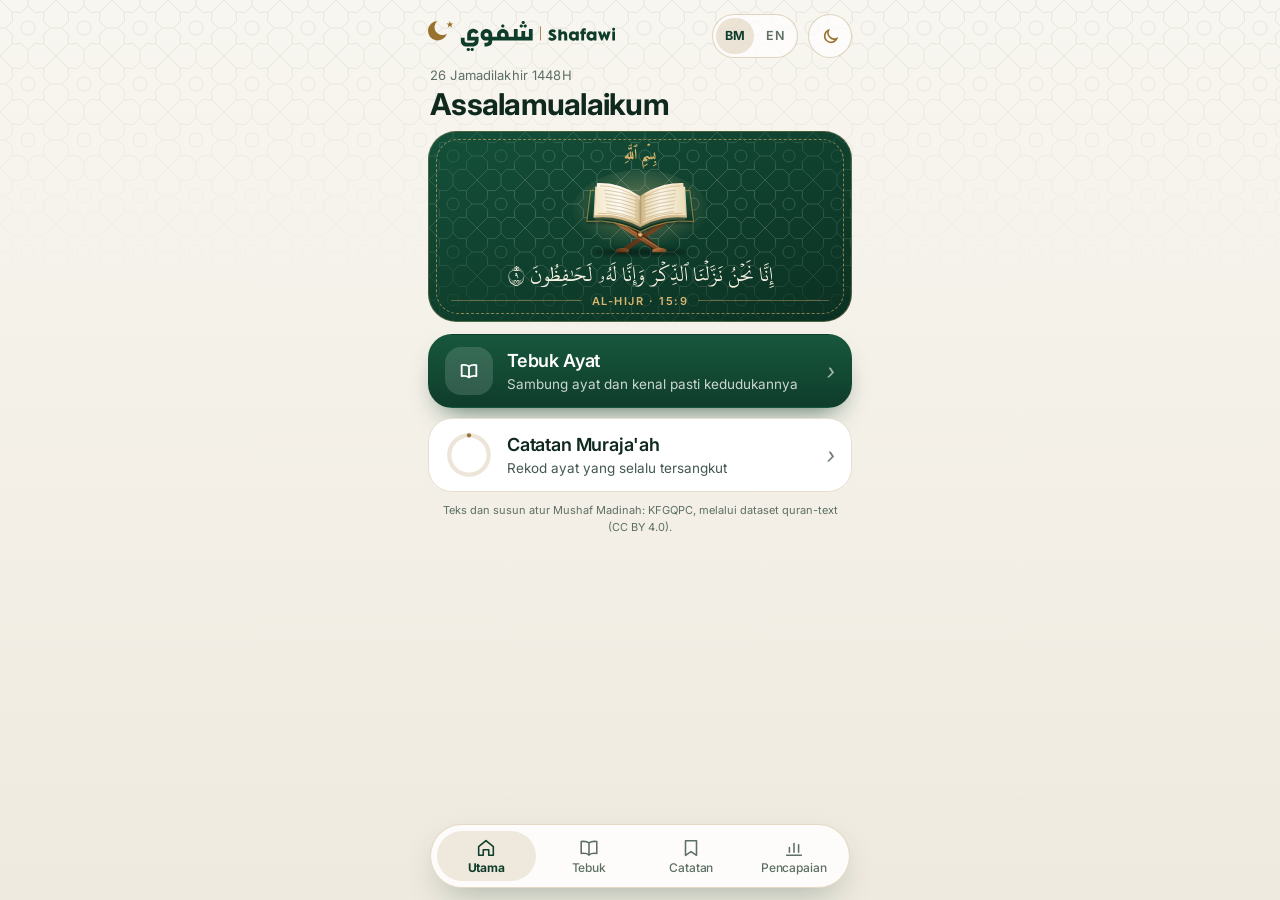
==== commit f82835c8: "Tambah kod pengesahan Google Search Console Co-Authored-By: Claude Opus 5.5 <noreply@anthropic.com> " ====
--- a/index.html
+++ b/index.html
@@ -8,6 +8,7 @@
 <meta name="description" content="Shafawi ialah app percuma untuk uji hafazan Al-Quran sendiri: tebuk ayat, teka surah, kenal pasti kedudukan ayat dalam Mushaf Madinah, dan simpan ayat lemah untuk muraja'ah. Boleh guna di telefon tanpa internet.">
 <link rel="canonical" href="https://zulfikarair5-ops.github.io/Shafawi/">
 <meta name="robots" content="index, follow">
+<meta name="google-site-verification" content="nFQZDWkUWIFZ4DjB0v34YyZS4EH7C__wSGjvni5ipeA">
 <meta name="theme-color" content="#f8f6f0" media="(prefers-color-scheme: light)">
 <meta name="theme-color" content="#0a1712" media="(prefers-color-scheme: dark)">
 <meta name="apple-mobile-web-app-capable" content="yes">
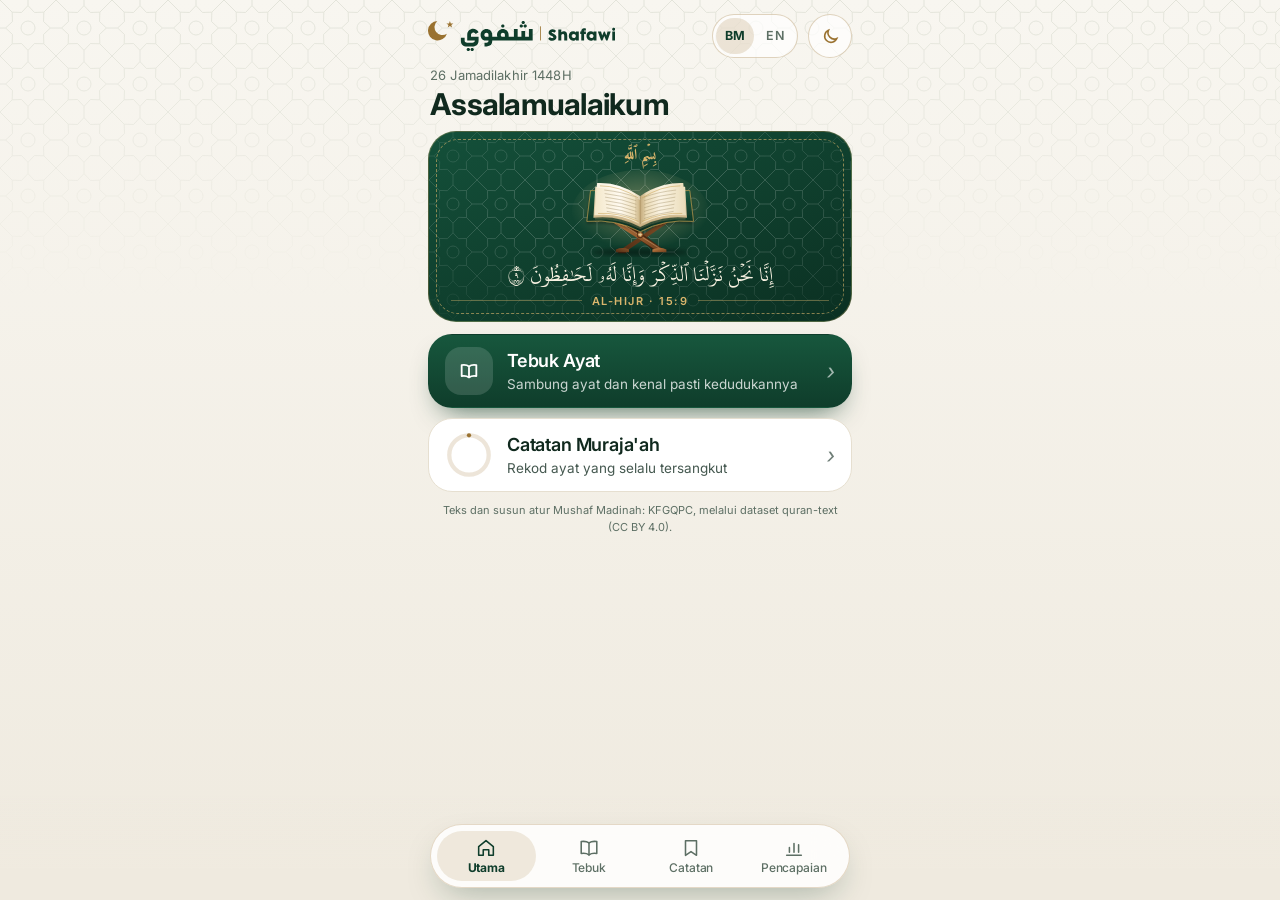
==== commit e4a1cf8c: "Ikut mod gelap/cerah sistem secara automatik Pilihan tema yang disimpan dulu (thebook.theme) mengunc" ====
--- a/index.html
+++ b/index.html
@@ -3,7 +3,7 @@
 <head>
 <meta charset="utf-8">
 <meta name="viewport" content="width=device-width,initial-scale=1,viewport-fit=cover">
-<script>/* Tetapkan tema sebelum CSS dilukis (warna mod gelap ikut data-mode). */window.__shErr=[];addEventListener('error',function(e){__shErr.push((e.message||'error')+(e.filename?' @'+e.filename.split('/').pop()+':'+e.lineno:''))});addEventListener('unhandledrejection',function(e){__shErr.push('promise: '+(e.reason&&e.reason.message||e.reason))});(function(){var d=matchMedia('(prefers-color-scheme: dark)').matches;try{var m=JSON.parse(localStorage.getItem('thebook.theme'));if(m)d=m==='dark'}catch(e){}document.documentElement.setAttribute('data-mode',d?'dark':'light')})()</script>
+<script>/* Tetapkan tema sebelum CSS dilukis (warna mod gelap ikut data-mode). */window.__shErr=[];addEventListener('error',function(e){__shErr.push((e.message||'error')+(e.filename?' @'+e.filename.split('/').pop()+':'+e.lineno:''))});addEventListener('unhandledrejection',function(e){__shErr.push('promise: '+(e.reason&&e.reason.message||e.reason))});(function(){var d=matchMedia('(prefers-color-scheme: dark)').matches;try{var o=JSON.parse(localStorage.getItem('thebook.tema'));if(o&&o.s===(d?'dark':'light'))d=o.m==='dark'}catch(e){}document.documentElement.setAttribute('data-mode',d?'dark':'light')})()</script>
 <title>Shafawi: Uji Hafazan Al-Quran, Tebuk Ayat &amp; Muraja'ah</title>
 <meta name="description" content="Shafawi ialah app percuma untuk uji hafazan Al-Quran sendiri: tebuk ayat, teka surah, kenal pasti kedudukan ayat dalam Mushaf Madinah, dan simpan ayat lemah untuk muraja'ah. Boleh guna di telefon tanpa internet.">
 <link rel="canonical" href="https://zulfikarair5-ops.github.io/Shafawi/">
